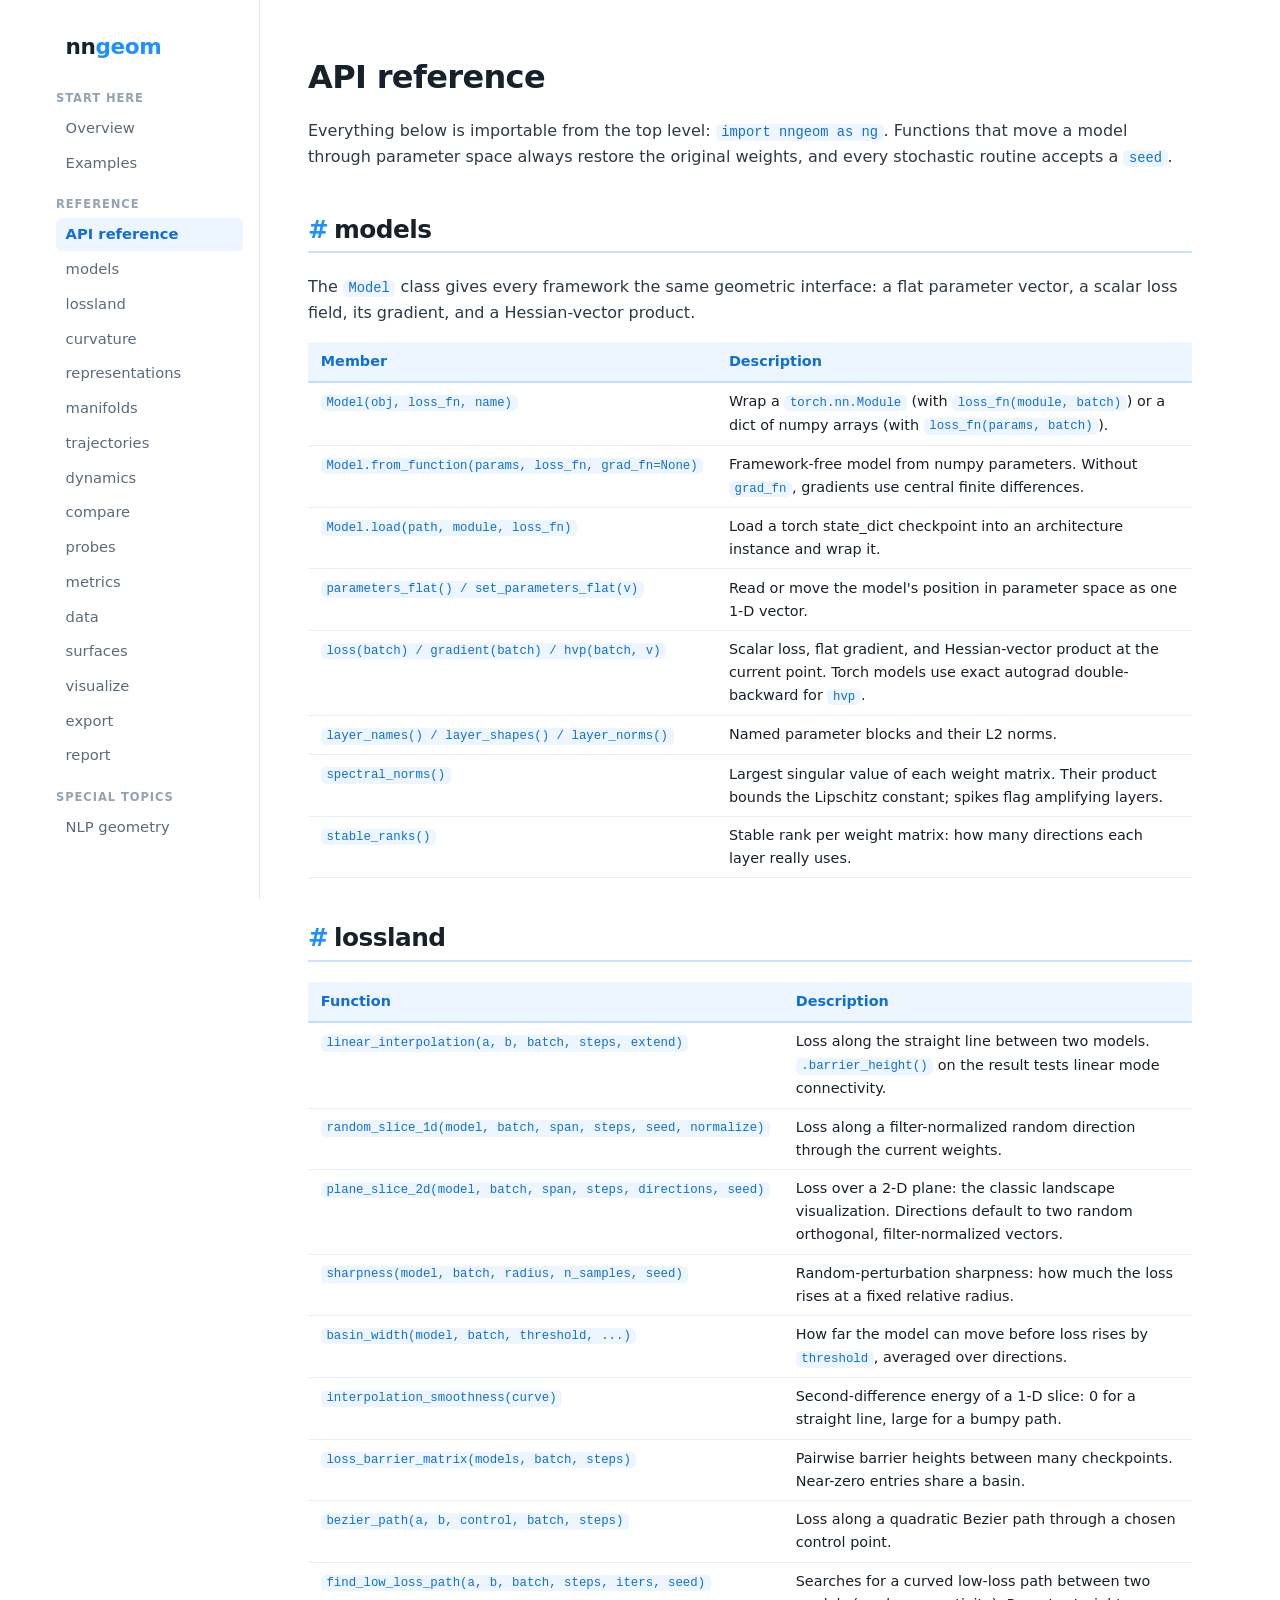
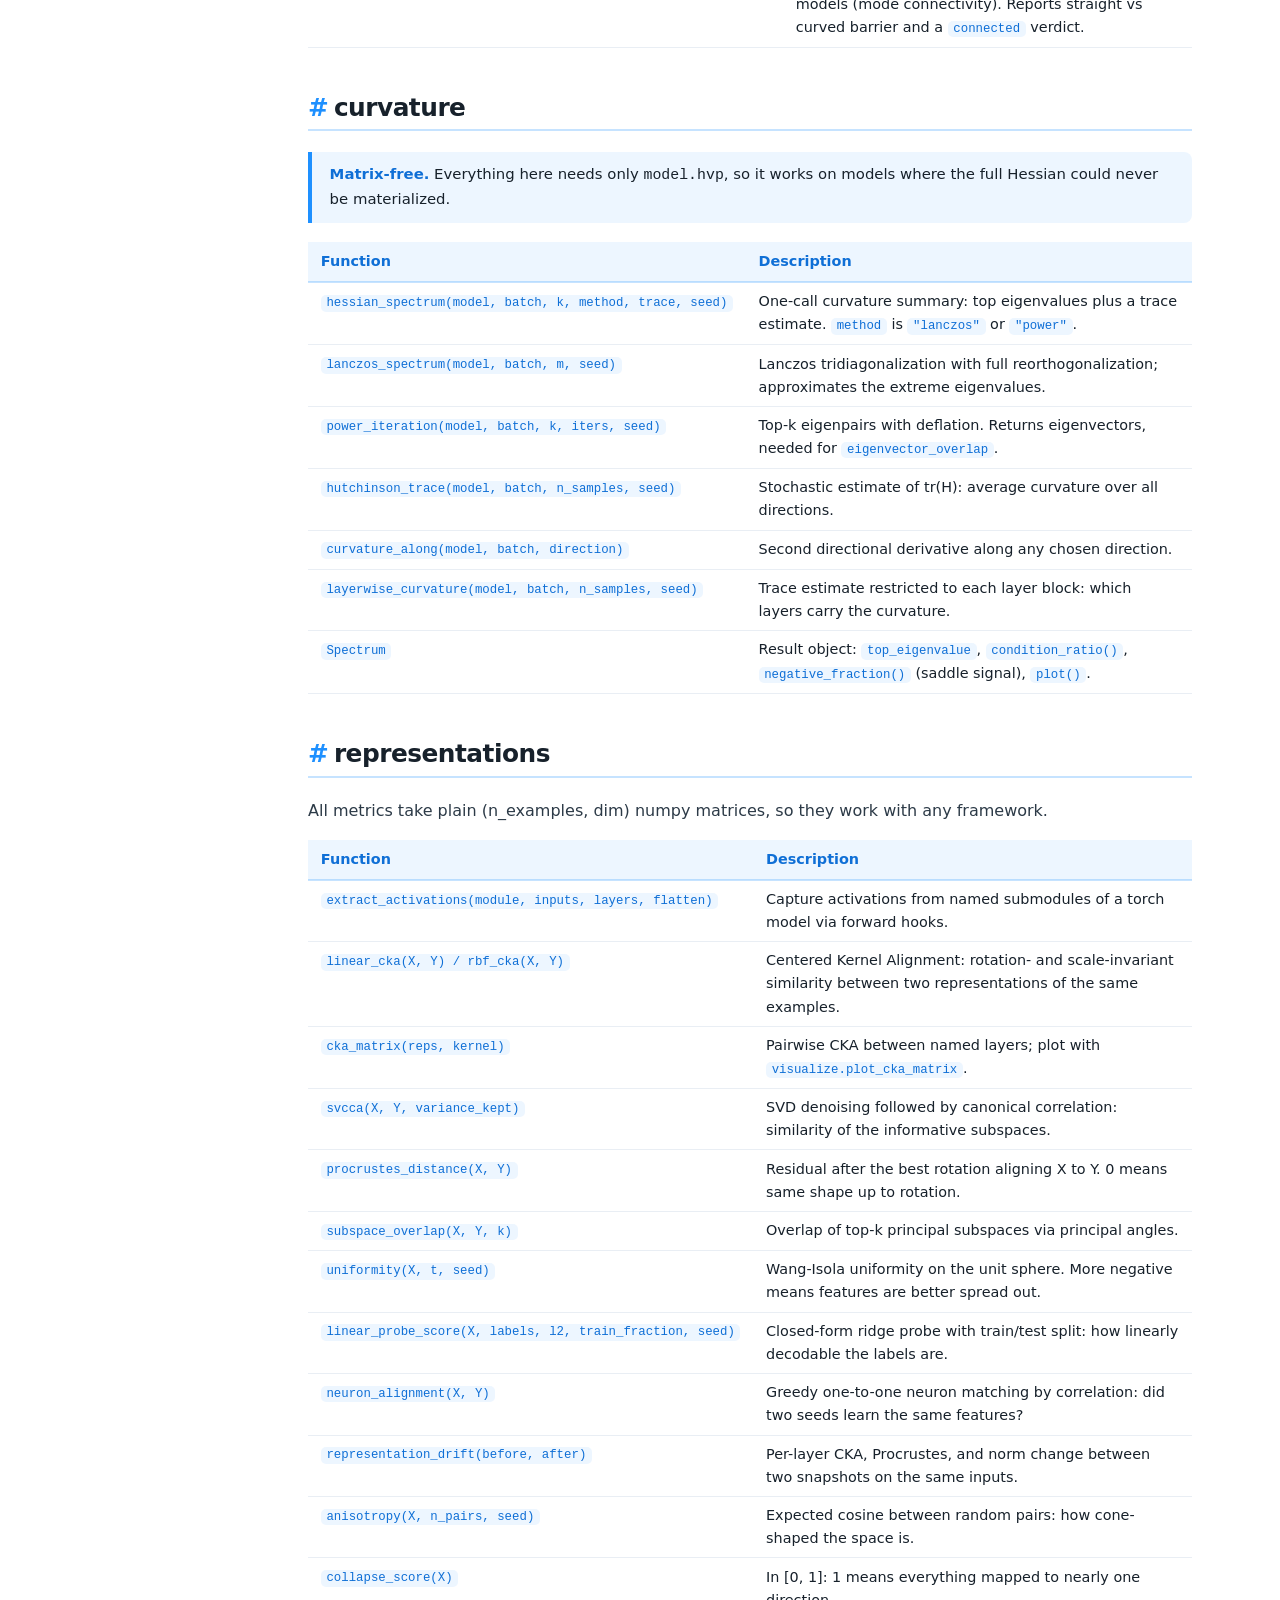
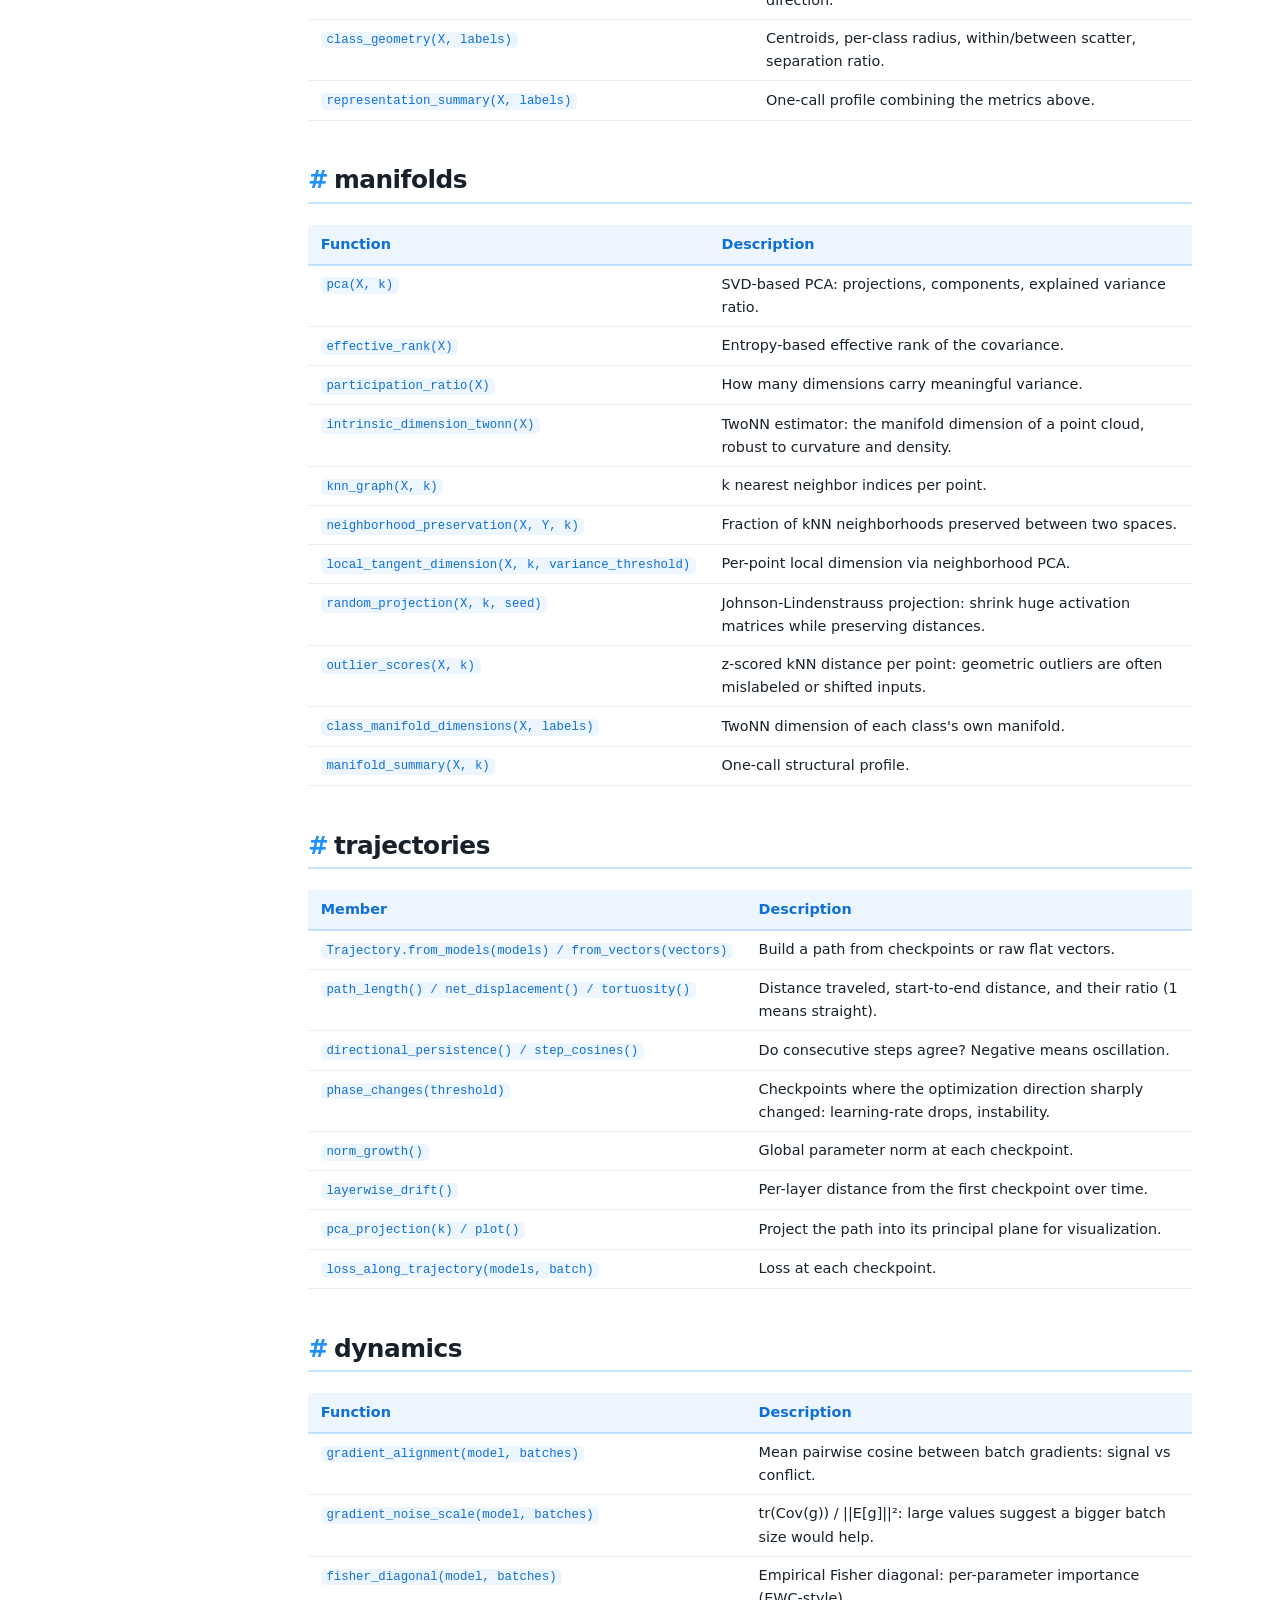
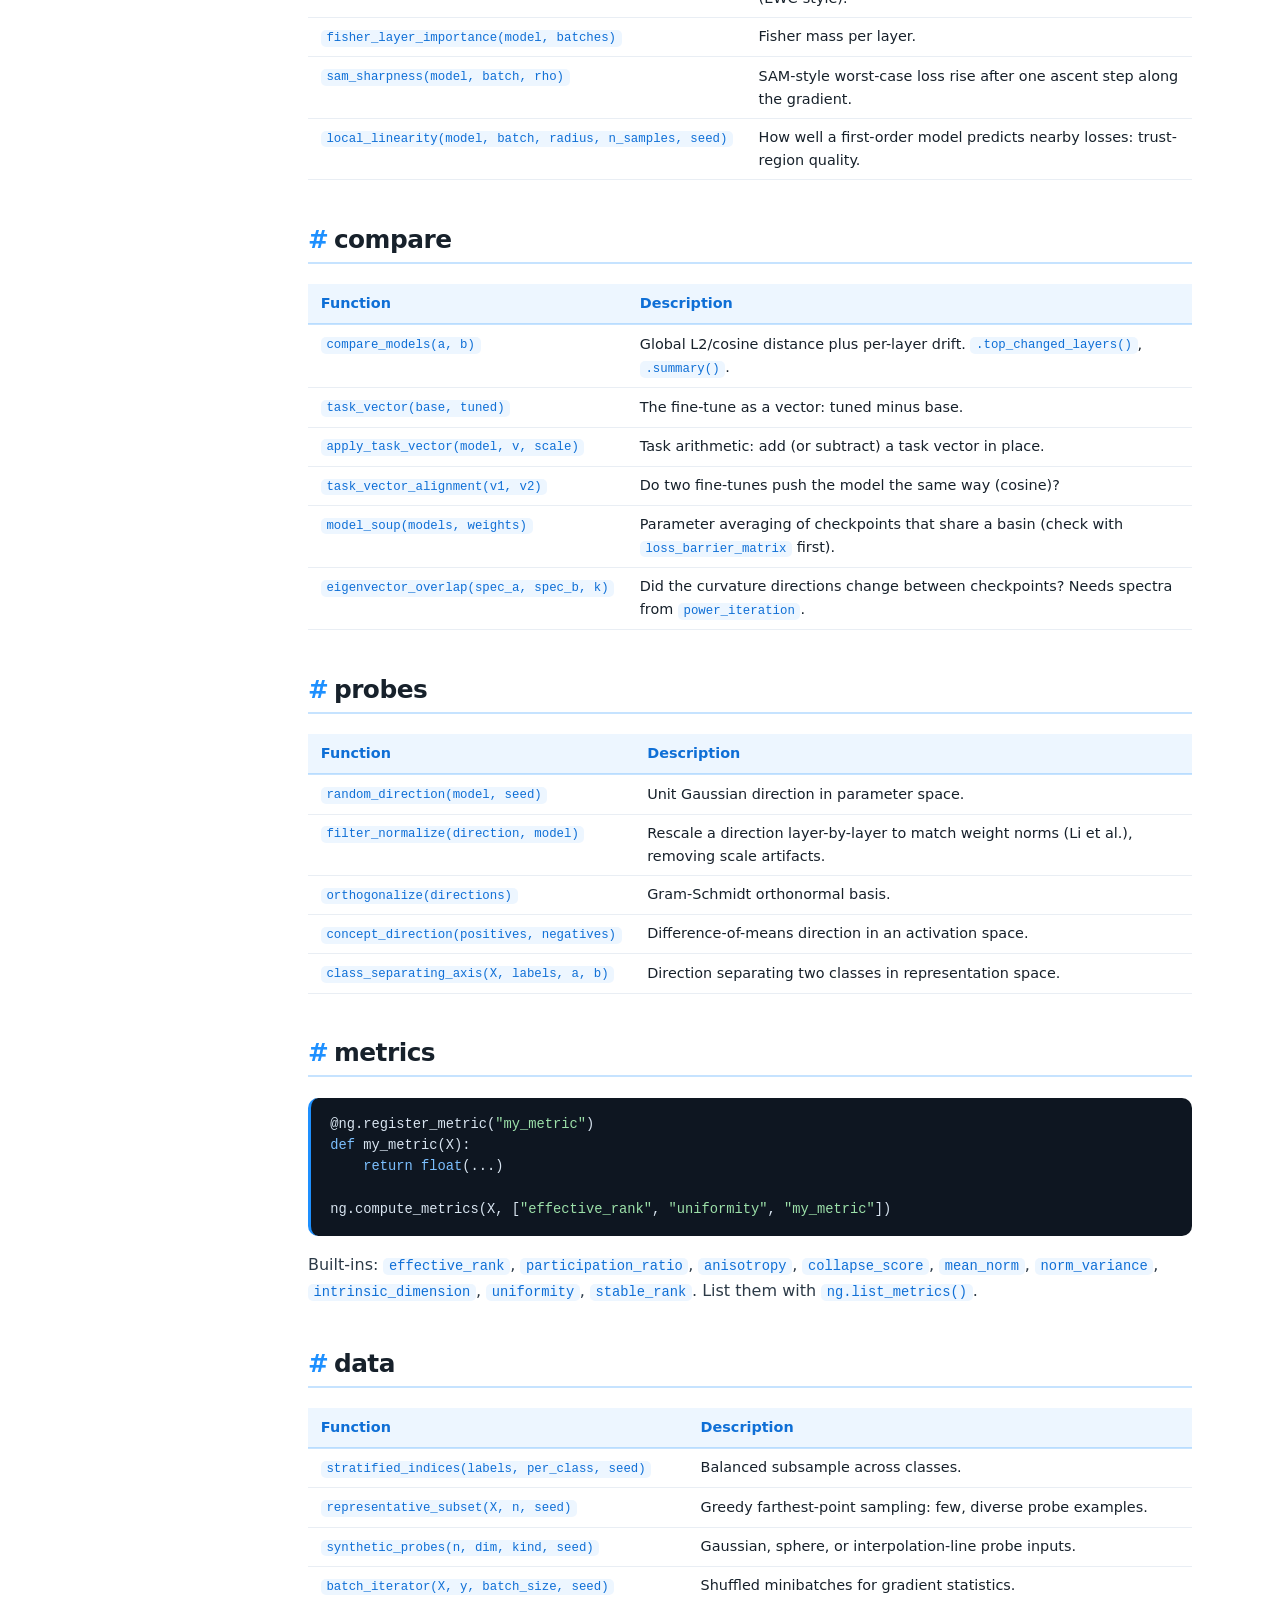
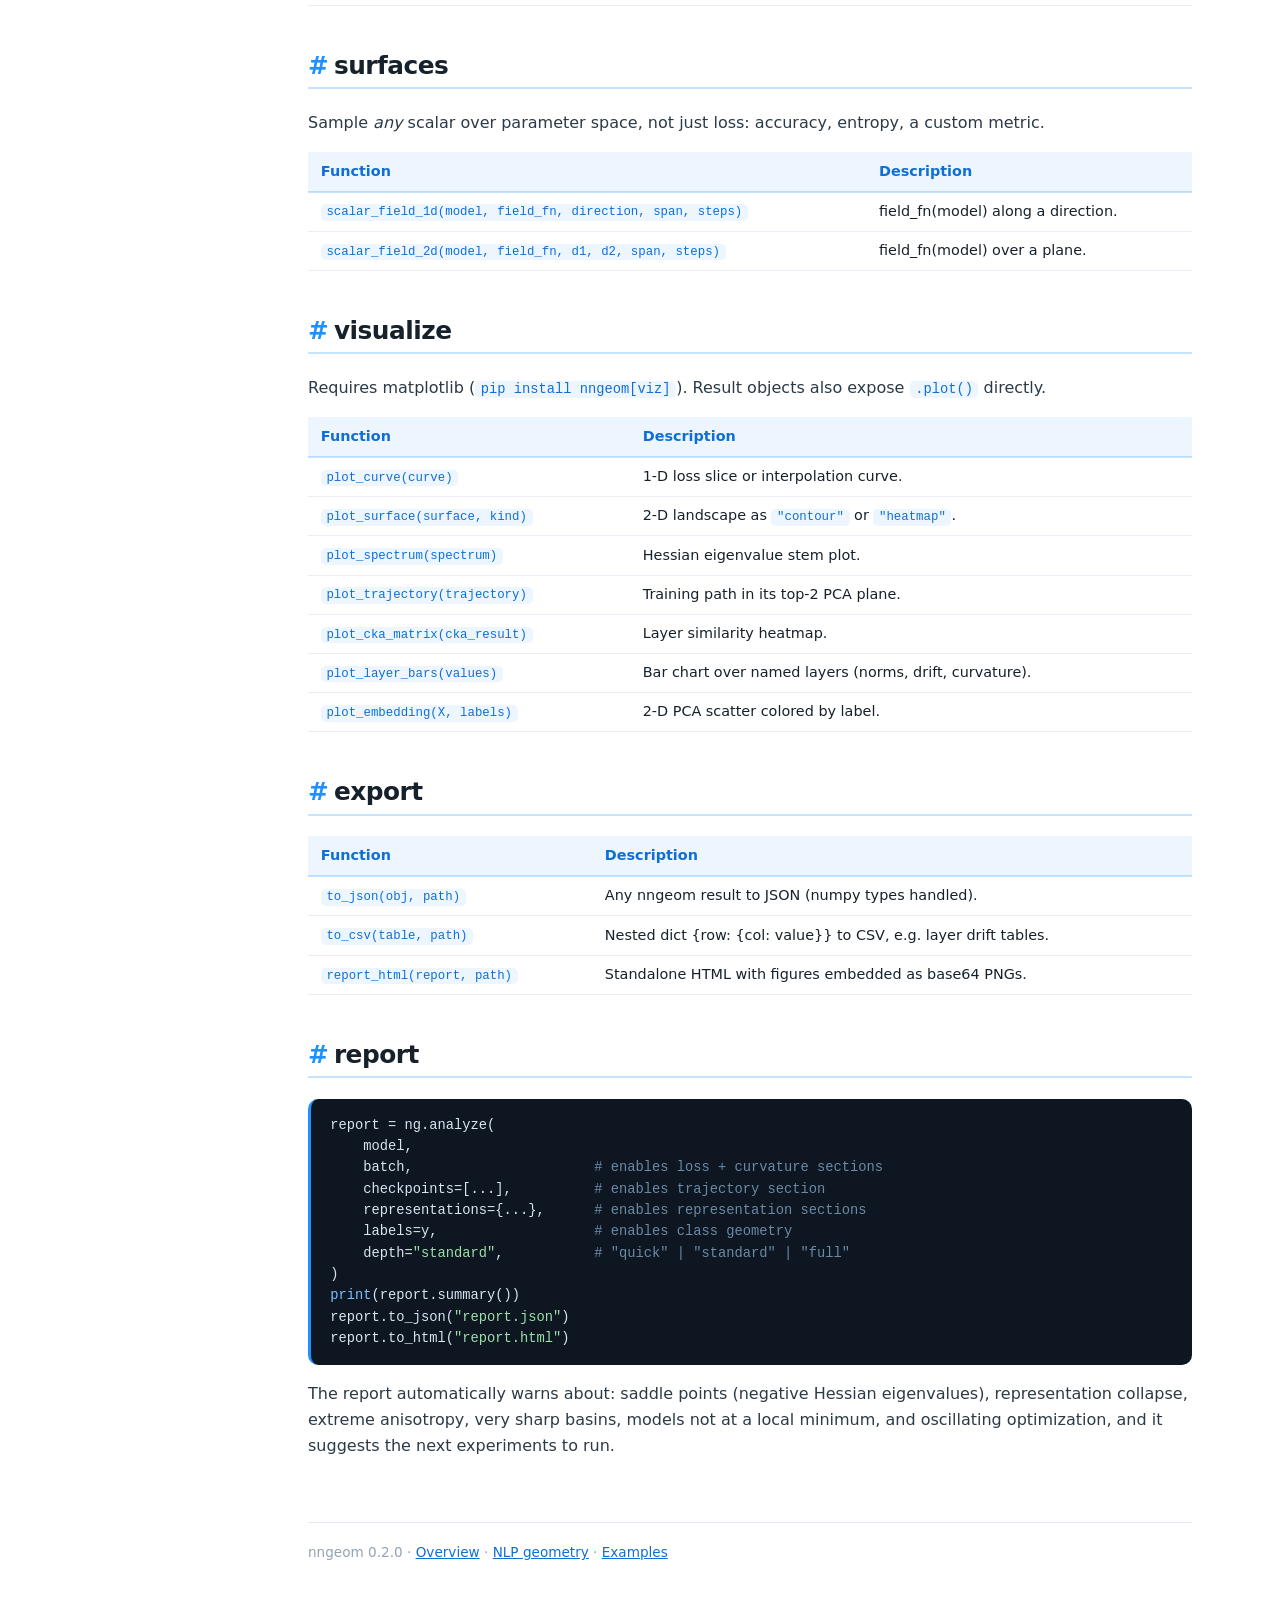
==== docs/api.html @ 73149bb1 "Initial commit: nngeom 0.2.0 Neural networks as geometric objects: loss landscapes, curvature, repre" ====
<!DOCTYPE html>
<html lang="en">
<head>
<meta charset="utf-8">
<meta name="viewport" content="width=device-width, initial-scale=1">
<title>nngeom API reference</title>
<link rel="stylesheet" href="style.css">
</head>
<body>
<div class="wrap">
<nav class="side">
  <a class="logo" href="index.html">nn<span>geom</span></a>
  <div class="group">Start here</div>
  <a href="index.html">Overview</a>
  <a href="examples.html">Examples</a>
  <div class="group">Reference</div>
  <a class="active" href="api.html">API reference</a>
  <a href="api.html#models">models</a>
  <a href="api.html#lossland">lossland</a>
  <a href="api.html#curvature">curvature</a>
  <a href="api.html#representations">representations</a>
  <a href="api.html#manifolds">manifolds</a>
  <a href="api.html#trajectories">trajectories</a>
  <a href="api.html#dynamics">dynamics</a>
  <a href="api.html#compare">compare</a>
  <a href="api.html#probes">probes</a>
  <a href="api.html#metrics">metrics</a>
  <a href="api.html#data">data</a>
  <a href="api.html#surfaces">surfaces</a>
  <a href="api.html#visualize">visualize</a>
  <a href="api.html#export">export</a>
  <a href="api.html#report">report</a>
  <div class="group">Special topics</div>
  <a href="nlp.html">NLP geometry</a>
</nav>
<main>

<h1>API reference</h1>
<p>Everything below is importable from the top level: <code>import nngeom as ng</code>.
Functions that move a model through parameter space always restore the original
weights, and every stochastic routine accepts a <code>seed</code>.</p>

<h2 id="models"><span class="hash">#</span>models</h2>
<p>The <code>Model</code> class gives every framework the same geometric interface:
a flat parameter vector, a scalar loss field, its gradient, and a Hessian-vector product.</p>
<table>
<tr><th>Member</th><th>Description</th></tr>
<tr><td><code>Model(obj, loss_fn, name)</code></td><td>Wrap a <code>torch.nn.Module</code> (with <code>loss_fn(module, batch)</code>) or a dict of numpy arrays (with <code>loss_fn(params, batch)</code>).</td></tr>
<tr><td><code>Model.from_function(params, loss_fn, grad_fn=None)</code></td><td>Framework-free model from numpy parameters. Without <code>grad_fn</code>, gradients use central finite differences.</td></tr>
<tr><td><code>Model.load(path, module, loss_fn)</code></td><td>Load a torch state_dict checkpoint into an architecture instance and wrap it.</td></tr>
<tr><td><code>parameters_flat() / set_parameters_flat(v)</code></td><td>Read or move the model's position in parameter space as one 1-D vector.</td></tr>
<tr><td><code>loss(batch) / gradient(batch) / hvp(batch, v)</code></td><td>Scalar loss, flat gradient, and Hessian-vector product at the current point. Torch models use exact autograd double-backward for <code>hvp</code>.</td></tr>
<tr><td><code>layer_names() / layer_shapes() / layer_norms()</code></td><td>Named parameter blocks and their L2 norms.</td></tr>
<tr><td><code>spectral_norms()</code></td><td>Largest singular value of each weight matrix. Their product bounds the Lipschitz constant; spikes flag amplifying layers.</td></tr>
<tr><td><code>stable_ranks()</code></td><td>Stable rank per weight matrix: how many directions each layer really uses.</td></tr>
</table>

<h2 id="lossland"><span class="hash">#</span>lossland</h2>
<table>
<tr><th>Function</th><th>Description</th></tr>
<tr><td><code>linear_interpolation(a, b, batch, steps, extend)</code></td><td>Loss along the straight line between two models. <code>.barrier_height()</code> on the result tests linear mode connectivity.</td></tr>
<tr><td><code>random_slice_1d(model, batch, span, steps, seed, normalize)</code></td><td>Loss along a filter-normalized random direction through the current weights.</td></tr>
<tr><td><code>plane_slice_2d(model, batch, span, steps, directions, seed)</code></td><td>Loss over a 2-D plane: the classic landscape visualization. Directions default to two random orthogonal, filter-normalized vectors.</td></tr>
<tr><td><code>sharpness(model, batch, radius, n_samples, seed)</code></td><td>Random-perturbation sharpness: how much the loss rises at a fixed relative radius.</td></tr>
<tr><td><code>basin_width(model, batch, threshold, ...)</code></td><td>How far the model can move before loss rises by <code>threshold</code>, averaged over directions.</td></tr>
<tr><td><code>interpolation_smoothness(curve)</code></td><td>Second-difference energy of a 1-D slice: 0 for a straight line, large for a bumpy path.</td></tr>
<tr><td><code>loss_barrier_matrix(models, batch, steps)</code></td><td>Pairwise barrier heights between many checkpoints. Near-zero entries share a basin.</td></tr>
<tr><td><code>bezier_path(a, b, control, batch, steps)</code></td><td>Loss along a quadratic Bezier path through a chosen control point.</td></tr>
<tr><td><code>find_low_loss_path(a, b, batch, steps, iters, seed)</code></td><td>Searches for a curved low-loss path between two models (mode connectivity). Reports straight vs curved barrier and a <code>connected</code> verdict.</td></tr>
</table>

<h2 id="curvature"><span class="hash">#</span>curvature</h2>
<div class="note"><b>Matrix-free.</b> Everything here needs only <code>model.hvp</code>,
so it works on models where the full Hessian could never be materialized.</div>
<table>
<tr><th>Function</th><th>Description</th></tr>
<tr><td><code>hessian_spectrum(model, batch, k, method, trace, seed)</code></td><td>One-call curvature summary: top eigenvalues plus a trace estimate. <code>method</code> is <code>"lanczos"</code> or <code>"power"</code>.</td></tr>
<tr><td><code>lanczos_spectrum(model, batch, m, seed)</code></td><td>Lanczos tridiagonalization with full reorthogonalization; approximates the extreme eigenvalues.</td></tr>
<tr><td><code>power_iteration(model, batch, k, iters, seed)</code></td><td>Top-k eigenpairs with deflation. Returns eigenvectors, needed for <code>eigenvector_overlap</code>.</td></tr>
<tr><td><code>hutchinson_trace(model, batch, n_samples, seed)</code></td><td>Stochastic estimate of tr(H): average curvature over all directions.</td></tr>
<tr><td><code>curvature_along(model, batch, direction)</code></td><td>Second directional derivative along any chosen direction.</td></tr>
<tr><td><code>layerwise_curvature(model, batch, n_samples, seed)</code></td><td>Trace estimate restricted to each layer block: which layers carry the curvature.</td></tr>
<tr><td><code>Spectrum</code></td><td>Result object: <code>top_eigenvalue</code>, <code>condition_ratio()</code>, <code>negative_fraction()</code> (saddle signal), <code>plot()</code>.</td></tr>
</table>

<h2 id="representations"><span class="hash">#</span>representations</h2>
<p>All metrics take plain (n_examples, dim) numpy matrices, so they work with any framework.</p>
<table>
<tr><th>Function</th><th>Description</th></tr>
<tr><td><code>extract_activations(module, inputs, layers, flatten)</code></td><td>Capture activations from named submodules of a torch model via forward hooks.</td></tr>
<tr><td><code>linear_cka(X, Y) / rbf_cka(X, Y)</code></td><td>Centered Kernel Alignment: rotation- and scale-invariant similarity between two representations of the same examples.</td></tr>
<tr><td><code>cka_matrix(reps, kernel)</code></td><td>Pairwise CKA between named layers; plot with <code>visualize.plot_cka_matrix</code>.</td></tr>
<tr><td><code>svcca(X, Y, variance_kept)</code></td><td>SVD denoising followed by canonical correlation: similarity of the informative subspaces.</td></tr>
<tr><td><code>procrustes_distance(X, Y)</code></td><td>Residual after the best rotation aligning X to Y. 0 means same shape up to rotation.</td></tr>
<tr><td><code>subspace_overlap(X, Y, k)</code></td><td>Overlap of top-k principal subspaces via principal angles.</td></tr>
<tr><td><code>uniformity(X, t, seed)</code></td><td>Wang-Isola uniformity on the unit sphere. More negative means features are better spread out.</td></tr>
<tr><td><code>linear_probe_score(X, labels, l2, train_fraction, seed)</code></td><td>Closed-form ridge probe with train/test split: how linearly decodable the labels are.</td></tr>
<tr><td><code>neuron_alignment(X, Y)</code></td><td>Greedy one-to-one neuron matching by correlation: did two seeds learn the same features?</td></tr>
<tr><td><code>representation_drift(before, after)</code></td><td>Per-layer CKA, Procrustes, and norm change between two snapshots on the same inputs.</td></tr>
<tr><td><code>anisotropy(X, n_pairs, seed)</code></td><td>Expected cosine between random pairs: how cone-shaped the space is.</td></tr>
<tr><td><code>collapse_score(X)</code></td><td>In [0, 1]: 1 means everything mapped to nearly one direction.</td></tr>
<tr><td><code>class_geometry(X, labels)</code></td><td>Centroids, per-class radius, within/between scatter, separation ratio.</td></tr>
<tr><td><code>representation_summary(X, labels)</code></td><td>One-call profile combining the metrics above.</td></tr>
</table>

<h2 id="manifolds"><span class="hash">#</span>manifolds</h2>
<table>
<tr><th>Function</th><th>Description</th></tr>
<tr><td><code>pca(X, k)</code></td><td>SVD-based PCA: projections, components, explained variance ratio.</td></tr>
<tr><td><code>effective_rank(X)</code></td><td>Entropy-based effective rank of the covariance.</td></tr>
<tr><td><code>participation_ratio(X)</code></td><td>How many dimensions carry meaningful variance.</td></tr>
<tr><td><code>intrinsic_dimension_twonn(X)</code></td><td>TwoNN estimator: the manifold dimension of a point cloud, robust to curvature and density.</td></tr>
<tr><td><code>knn_graph(X, k)</code></td><td>k nearest neighbor indices per point.</td></tr>
<tr><td><code>neighborhood_preservation(X, Y, k)</code></td><td>Fraction of kNN neighborhoods preserved between two spaces.</td></tr>
<tr><td><code>local_tangent_dimension(X, k, variance_threshold)</code></td><td>Per-point local dimension via neighborhood PCA.</td></tr>
<tr><td><code>random_projection(X, k, seed)</code></td><td>Johnson-Lindenstrauss projection: shrink huge activation matrices while preserving distances.</td></tr>
<tr><td><code>outlier_scores(X, k)</code></td><td>z-scored kNN distance per point: geometric outliers are often mislabeled or shifted inputs.</td></tr>
<tr><td><code>class_manifold_dimensions(X, labels)</code></td><td>TwoNN dimension of each class's own manifold.</td></tr>
<tr><td><code>manifold_summary(X, k)</code></td><td>One-call structural profile.</td></tr>
</table>

<h2 id="trajectories"><span class="hash">#</span>trajectories</h2>
<table>
<tr><th>Member</th><th>Description</th></tr>
<tr><td><code>Trajectory.from_models(models) / from_vectors(vectors)</code></td><td>Build a path from checkpoints or raw flat vectors.</td></tr>
<tr><td><code>path_length() / net_displacement() / tortuosity()</code></td><td>Distance traveled, start-to-end distance, and their ratio (1 means straight).</td></tr>
<tr><td><code>directional_persistence() / step_cosines()</code></td><td>Do consecutive steps agree? Negative means oscillation.</td></tr>
<tr><td><code>phase_changes(threshold)</code></td><td>Checkpoints where the optimization direction sharply changed: learning-rate drops, instability.</td></tr>
<tr><td><code>norm_growth()</code></td><td>Global parameter norm at each checkpoint.</td></tr>
<tr><td><code>layerwise_drift()</code></td><td>Per-layer distance from the first checkpoint over time.</td></tr>
<tr><td><code>pca_projection(k) / plot()</code></td><td>Project the path into its principal plane for visualization.</td></tr>
<tr><td><code>loss_along_trajectory(models, batch)</code></td><td>Loss at each checkpoint.</td></tr>
</table>

<h2 id="dynamics"><span class="hash">#</span>dynamics</h2>
<table>
<tr><th>Function</th><th>Description</th></tr>
<tr><td><code>gradient_alignment(model, batches)</code></td><td>Mean pairwise cosine between batch gradients: signal vs conflict.</td></tr>
<tr><td><code>gradient_noise_scale(model, batches)</code></td><td>tr(Cov(g)) / ||E[g]||&sup2;: large values suggest a bigger batch size would help.</td></tr>
<tr><td><code>fisher_diagonal(model, batches)</code></td><td>Empirical Fisher diagonal: per-parameter importance (EWC-style).</td></tr>
<tr><td><code>fisher_layer_importance(model, batches)</code></td><td>Fisher mass per layer.</td></tr>
<tr><td><code>sam_sharpness(model, batch, rho)</code></td><td>SAM-style worst-case loss rise after one ascent step along the gradient.</td></tr>
<tr><td><code>local_linearity(model, batch, radius, n_samples, seed)</code></td><td>How well a first-order model predicts nearby losses: trust-region quality.</td></tr>
</table>

<h2 id="compare"><span class="hash">#</span>compare</h2>
<table>
<tr><th>Function</th><th>Description</th></tr>
<tr><td><code>compare_models(a, b)</code></td><td>Global L2/cosine distance plus per-layer drift. <code>.top_changed_layers()</code>, <code>.summary()</code>.</td></tr>
<tr><td><code>task_vector(base, tuned)</code></td><td>The fine-tune as a vector: tuned minus base.</td></tr>
<tr><td><code>apply_task_vector(model, v, scale)</code></td><td>Task arithmetic: add (or subtract) a task vector in place.</td></tr>
<tr><td><code>task_vector_alignment(v1, v2)</code></td><td>Do two fine-tunes push the model the same way (cosine)?</td></tr>
<tr><td><code>model_soup(models, weights)</code></td><td>Parameter averaging of checkpoints that share a basin (check with <code>loss_barrier_matrix</code> first).</td></tr>
<tr><td><code>eigenvector_overlap(spec_a, spec_b, k)</code></td><td>Did the curvature directions change between checkpoints? Needs spectra from <code>power_iteration</code>.</td></tr>
</table>

<h2 id="probes"><span class="hash">#</span>probes</h2>
<table>
<tr><th>Function</th><th>Description</th></tr>
<tr><td><code>random_direction(model, seed)</code></td><td>Unit Gaussian direction in parameter space.</td></tr>
<tr><td><code>filter_normalize(direction, model)</code></td><td>Rescale a direction layer-by-layer to match weight norms (Li et al.), removing scale artifacts.</td></tr>
<tr><td><code>orthogonalize(directions)</code></td><td>Gram-Schmidt orthonormal basis.</td></tr>
<tr><td><code>concept_direction(positives, negatives)</code></td><td>Difference-of-means direction in an activation space.</td></tr>
<tr><td><code>class_separating_axis(X, labels, a, b)</code></td><td>Direction separating two classes in representation space.</td></tr>
</table>

<h2 id="metrics"><span class="hash">#</span>metrics</h2>
<pre><code>@ng.register_metric(<span class="s">"my_metric"</span>)
<span class="k">def</span> my_metric(X):
    <span class="k">return</span> <span class="k">float</span>(...)

ng.compute_metrics(X, [<span class="s">"effective_rank"</span>, <span class="s">"uniformity"</span>, <span class="s">"my_metric"</span>])</code></pre>
<p>Built-ins: <code>effective_rank</code>, <code>participation_ratio</code>, <code>anisotropy</code>,
<code>collapse_score</code>, <code>mean_norm</code>, <code>norm_variance</code>,
<code>intrinsic_dimension</code>, <code>uniformity</code>, <code>stable_rank</code>.
List them with <code>ng.list_metrics()</code>.</p>

<h2 id="data"><span class="hash">#</span>data</h2>
<table>
<tr><th>Function</th><th>Description</th></tr>
<tr><td><code>stratified_indices(labels, per_class, seed)</code></td><td>Balanced subsample across classes.</td></tr>
<tr><td><code>representative_subset(X, n, seed)</code></td><td>Greedy farthest-point sampling: few, diverse probe examples.</td></tr>
<tr><td><code>synthetic_probes(n, dim, kind, seed)</code></td><td>Gaussian, sphere, or interpolation-line probe inputs.</td></tr>
<tr><td><code>batch_iterator(X, y, batch_size, seed)</code></td><td>Shuffled minibatches for gradient statistics.</td></tr>
</table>

<h2 id="surfaces"><span class="hash">#</span>surfaces</h2>
<p>Sample <em>any</em> scalar over parameter space, not just loss: accuracy, entropy, a custom metric.</p>
<table>
<tr><th>Function</th><th>Description</th></tr>
<tr><td><code>scalar_field_1d(model, field_fn, direction, span, steps)</code></td><td>field_fn(model) along a direction.</td></tr>
<tr><td><code>scalar_field_2d(model, field_fn, d1, d2, span, steps)</code></td><td>field_fn(model) over a plane.</td></tr>
</table>

<h2 id="visualize"><span class="hash">#</span>visualize</h2>
<p>Requires matplotlib (<code>pip install nngeom[viz]</code>). Result objects also expose <code>.plot()</code> directly.</p>
<table>
<tr><th>Function</th><th>Description</th></tr>
<tr><td><code>plot_curve(curve)</code></td><td>1-D loss slice or interpolation curve.</td></tr>
<tr><td><code>plot_surface(surface, kind)</code></td><td>2-D landscape as <code>"contour"</code> or <code>"heatmap"</code>.</td></tr>
<tr><td><code>plot_spectrum(spectrum)</code></td><td>Hessian eigenvalue stem plot.</td></tr>
<tr><td><code>plot_trajectory(trajectory)</code></td><td>Training path in its top-2 PCA plane.</td></tr>
<tr><td><code>plot_cka_matrix(cka_result)</code></td><td>Layer similarity heatmap.</td></tr>
<tr><td><code>plot_layer_bars(values)</code></td><td>Bar chart over named layers (norms, drift, curvature).</td></tr>
<tr><td><code>plot_embedding(X, labels)</code></td><td>2-D PCA scatter colored by label.</td></tr>
</table>

<h2 id="export"><span class="hash">#</span>export</h2>
<table>
<tr><th>Function</th><th>Description</th></tr>
<tr><td><code>to_json(obj, path)</code></td><td>Any nngeom result to JSON (numpy types handled).</td></tr>
<tr><td><code>to_csv(table, path)</code></td><td>Nested dict {row: {col: value}} to CSV, e.g. layer drift tables.</td></tr>
<tr><td><code>report_html(report, path)</code></td><td>Standalone HTML with figures embedded as base64 PNGs.</td></tr>
</table>

<h2 id="report"><span class="hash">#</span>report</h2>
<pre><code>report = ng.analyze(
    model,
    batch,                      <span class="c"># enables loss + curvature sections</span>
    checkpoints=[...],          <span class="c"># enables trajectory section</span>
    representations={...},      <span class="c"># enables representation sections</span>
    labels=y,                   <span class="c"># enables class geometry</span>
    depth=<span class="s">"standard"</span>,           <span class="c"># "quick" | "standard" | "full"</span>
)
<span class="k">print</span>(report.summary())
report.to_json(<span class="s">"report.json"</span>)
report.to_html(<span class="s">"report.html"</span>)</code></pre>
<p>The report automatically warns about: saddle points (negative Hessian eigenvalues),
representation collapse, extreme anisotropy, very sharp basins, models not at a local
minimum, and oscillating optimization, and it suggests the next experiments to run.</p>

<footer>nngeom 0.2.0 &middot; <a href="index.html">Overview</a> &middot; <a href="nlp.html">NLP geometry</a> &middot; <a href="examples.html">Examples</a></footer>
</main>
</div>
</body>
</html>
---- docs/style.css ----
:root {
  --accent: #1e90ff;
  --accent-dark: #0f6fd6;
  --accent-soft: rgba(30, 144, 255, 0.08);
  --accent-border: rgba(30, 144, 255, 0.25);
  --ink: #17212b;
  --muted: #5a6b7b;
  --bg: #ffffff;
  --panel: #f6f9fc;
  --code-bg: #0e1621;
  --code-ink: #d8e4f0;
  --radius: 12px;
}

* { box-sizing: border-box; }

body {
  margin: 0;
  font-family: "Segoe UI", system-ui, -apple-system, sans-serif;
  color: var(--ink);
  background: var(--bg);
  line-height: 1.6;
}

/* ---------- layout ---------- */
.wrap { display: flex; max-width: 1200px; margin: 0 auto; }

nav.side {
  position: sticky; top: 0; align-self: flex-start;
  min-width: 220px; max-width: 220px;
  height: 100vh; overflow-y: auto;
  padding: 1.5rem 1rem;
  border-right: 1px solid #e3eaf1;
}
nav.side .logo {
  font-size: 1.35rem; font-weight: 800; letter-spacing: -0.02em;
  color: var(--ink); text-decoration: none; display: block; margin-bottom: 1.2rem;
}
nav.side .logo span { color: var(--accent); }
nav.side a { display: block; padding: 0.3rem 0.6rem; margin: 0.1rem 0; border-radius: 6px;
  color: var(--muted); text-decoration: none; font-size: 0.92rem; }
nav.side a:hover { background: var(--accent-soft); color: var(--accent-dark); }
nav.side a.active { background: var(--accent-soft); color: var(--accent-dark); font-weight: 600; }
nav.side .group { margin: 1rem 0 0.25rem; font-size: 0.72rem; font-weight: 700;
  text-transform: uppercase; letter-spacing: 0.08em; color: #93a3b3; }

main { flex: 1; padding: 2.2rem 3rem 5rem; min-width: 0; }

/* ---------- hero ---------- */
.hero {
  border-radius: var(--radius);
  padding: 3rem 2.5rem;
  background: linear-gradient(135deg, #0e1621 0%, #14304d 60%, #1e90ff 140%);
  color: #fff;
  margin-bottom: 2.5rem;
}
.hero h1 { font-size: 2.6rem; margin: 0 0 0.4rem; letter-spacing: -0.03em; }
.hero h1 span { color: #7cc0ff; }
.hero p { font-size: 1.15rem; color: #c8d9ea; max-width: 46rem; margin: 0.4rem 0 1.4rem; }
.hero .actions a {
  display: inline-block; padding: 0.6rem 1.3rem; border-radius: 8px;
  text-decoration: none; font-weight: 600; margin-right: 0.7rem;
}
.hero .actions .primary { background: var(--accent); color: #fff; }
.hero .actions .primary:hover { background: #3f9fff; }
.hero .actions .ghost { border: 1px solid rgba(255,255,255,0.35); color: #eaf3fb; }
.hero .actions .ghost:hover { border-color: #7cc0ff; }

/* ---------- typography ---------- */
h1, h2, h3 { letter-spacing: -0.02em; line-height: 1.25; }
h2 {
  font-size: 1.55rem; margin-top: 2.8rem;
  padding-bottom: 0.35rem; border-bottom: 2px solid var(--accent-border);
}
h2 .hash, h3 .hash { color: var(--accent); margin-right: 0.35rem; }
h3 { font-size: 1.15rem; margin-top: 1.8rem; color: var(--ink); }
p, li { color: #2c3a47; }
a { color: var(--accent-dark); }
strong { color: var(--ink); }

/* ---------- cards ---------- */
.grid { display: grid; grid-template-columns: repeat(auto-fill, minmax(250px, 1fr)); gap: 1rem; margin: 1.4rem 0; }
.card {
  background: var(--panel); border: 1px solid #e3eaf1; border-radius: var(--radius);
  padding: 1.1rem 1.2rem; transition: border-color 0.15s, transform 0.15s;
}
.card:hover { border-color: var(--accent); transform: translateY(-2px); }
.card h3 { margin: 0 0 0.3rem; font-size: 1.02rem; }
.card h3 a { text-decoration: none; }
.card p { margin: 0; font-size: 0.88rem; color: var(--muted); }
.card .tag {
  display: inline-block; font-size: 0.68rem; font-weight: 700; letter-spacing: 0.06em;
  text-transform: uppercase; color: var(--accent-dark);
  background: var(--accent-soft); border-radius: 5px; padding: 0.1rem 0.5rem; margin-bottom: 0.5rem;
}

/* ---------- code ---------- */
pre {
  background: var(--code-bg); color: var(--code-ink);
  border-radius: 10px; padding: 1rem 1.2rem; overflow-x: auto;
  font-size: 0.86rem; line-height: 1.55;
  border-left: 3px solid var(--accent);
}
code { font-family: "Cascadia Code", Consolas, monospace; }
p code, li code, td code {
  background: var(--accent-soft); color: var(--accent-dark);
  padding: 0.08rem 0.35rem; border-radius: 5px; font-size: 0.86em;
}
pre .c { color: #6b8aa6; }  /* comment */
pre .k { color: #7cc0ff; }  /* keyword */
pre .s { color: #9ce0a9; }  /* string */

/* ---------- tables ---------- */
table { border-collapse: collapse; width: 100%; margin: 1rem 0; font-size: 0.9rem; }
th {
  text-align: left; background: var(--accent-soft); color: var(--accent-dark);
  padding: 0.5rem 0.8rem; border-bottom: 2px solid var(--accent-border);
}
td { padding: 0.45rem 0.8rem; border-bottom: 1px solid #e9eef4; vertical-align: top; }
tr:hover td { background: #fafcff; }
td:first-child code { white-space: nowrap; }

/* ---------- callouts ---------- */
.note {
  background: var(--accent-soft); border-left: 4px solid var(--accent);
  border-radius: 0 8px 8px 0; padding: 0.7rem 1.1rem; margin: 1.2rem 0; font-size: 0.93rem;
}
.note b { color: var(--accent-dark); }

.pill-row { margin: 1rem 0; }
.pill {
  display: inline-block; background: var(--panel); border: 1px solid #e3eaf1;
  border-radius: 999px; padding: 0.25rem 0.9rem; margin: 0.15rem; font-size: 0.82rem; color: var(--muted);
}
.pill b { color: var(--accent-dark); }

footer {
  margin-top: 4rem; padding-top: 1.2rem; border-top: 1px solid #e3eaf1;
  color: #93a3b3; font-size: 0.85rem;
}
footer a { color: var(--accent-dark); }

@media (max-width: 800px) {
  .wrap { flex-direction: column; }
  nav.side { position: static; height: auto; max-width: none; border-right: none; border-bottom: 1px solid #e3eaf1; }
  main { padding: 1.4rem 1.2rem 4rem; }
  .hero { padding: 2rem 1.4rem; }
  .hero h1 { font-size: 2rem; }
}
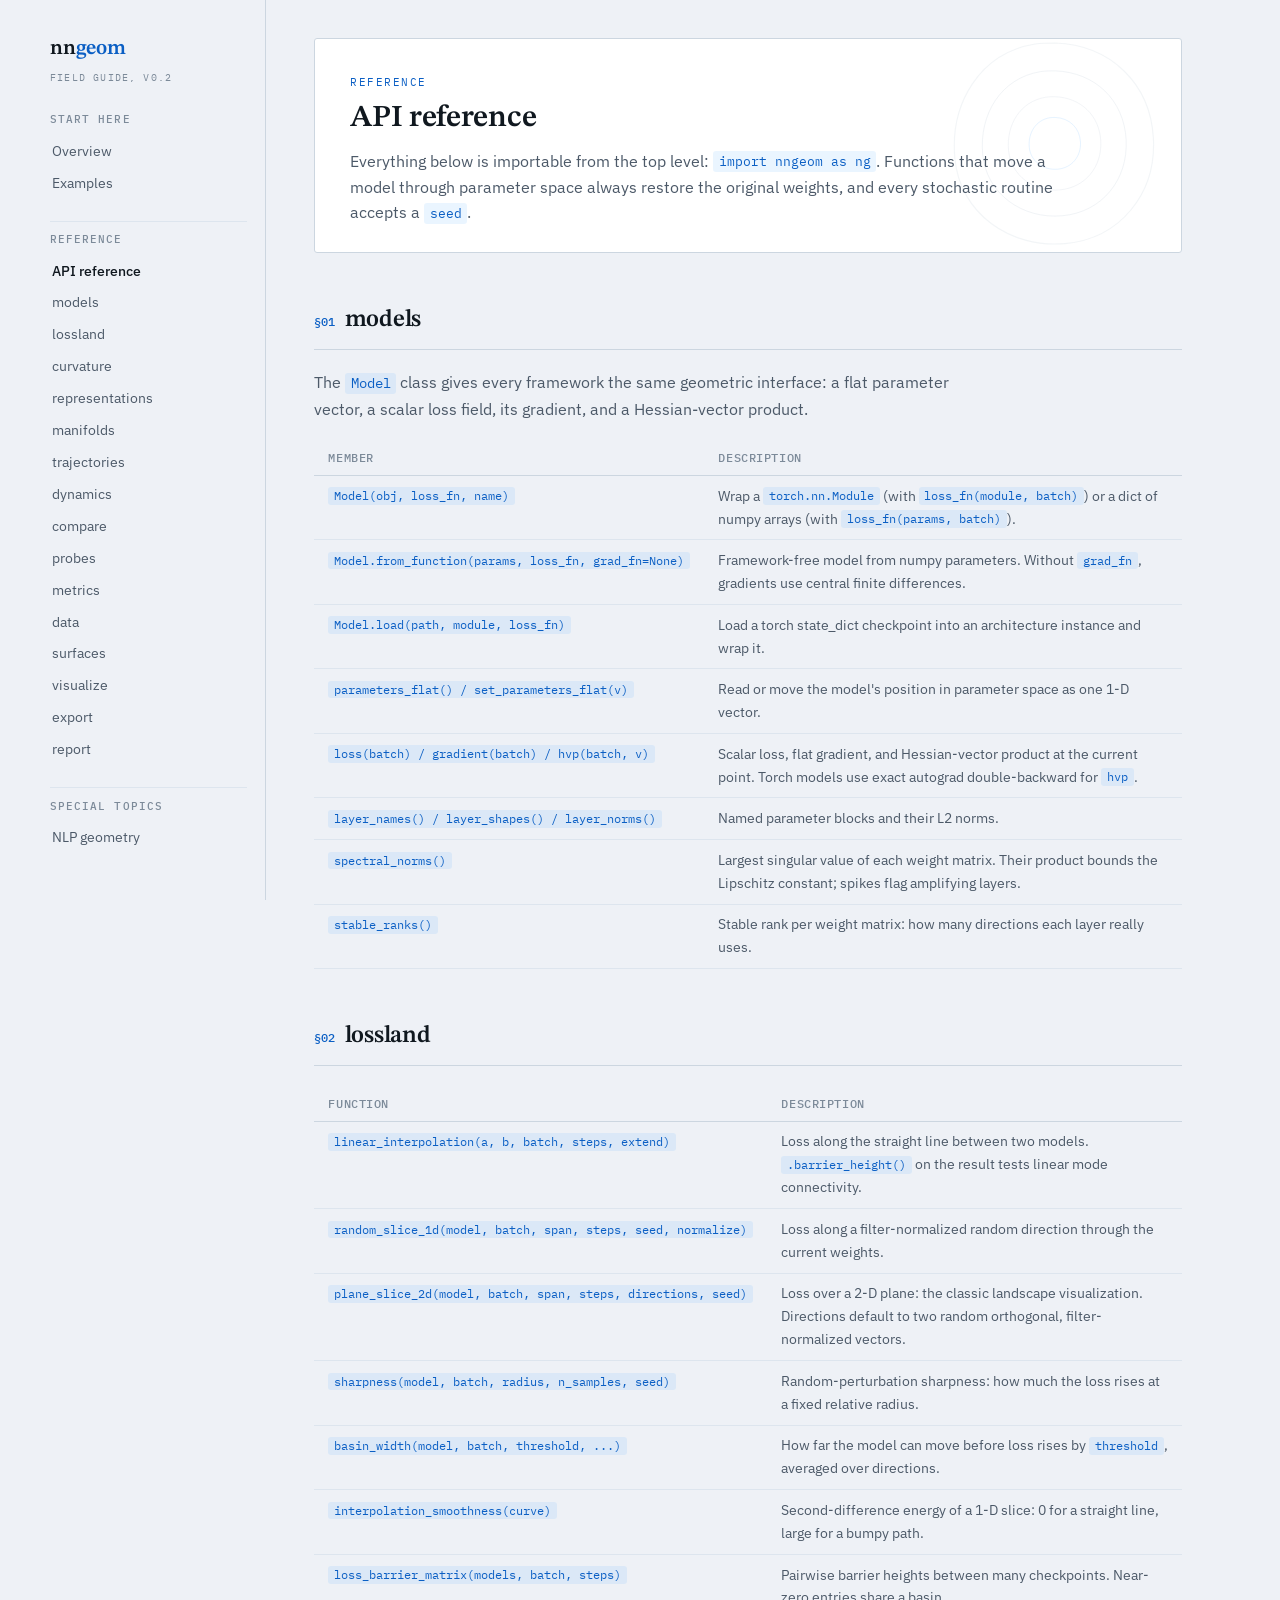
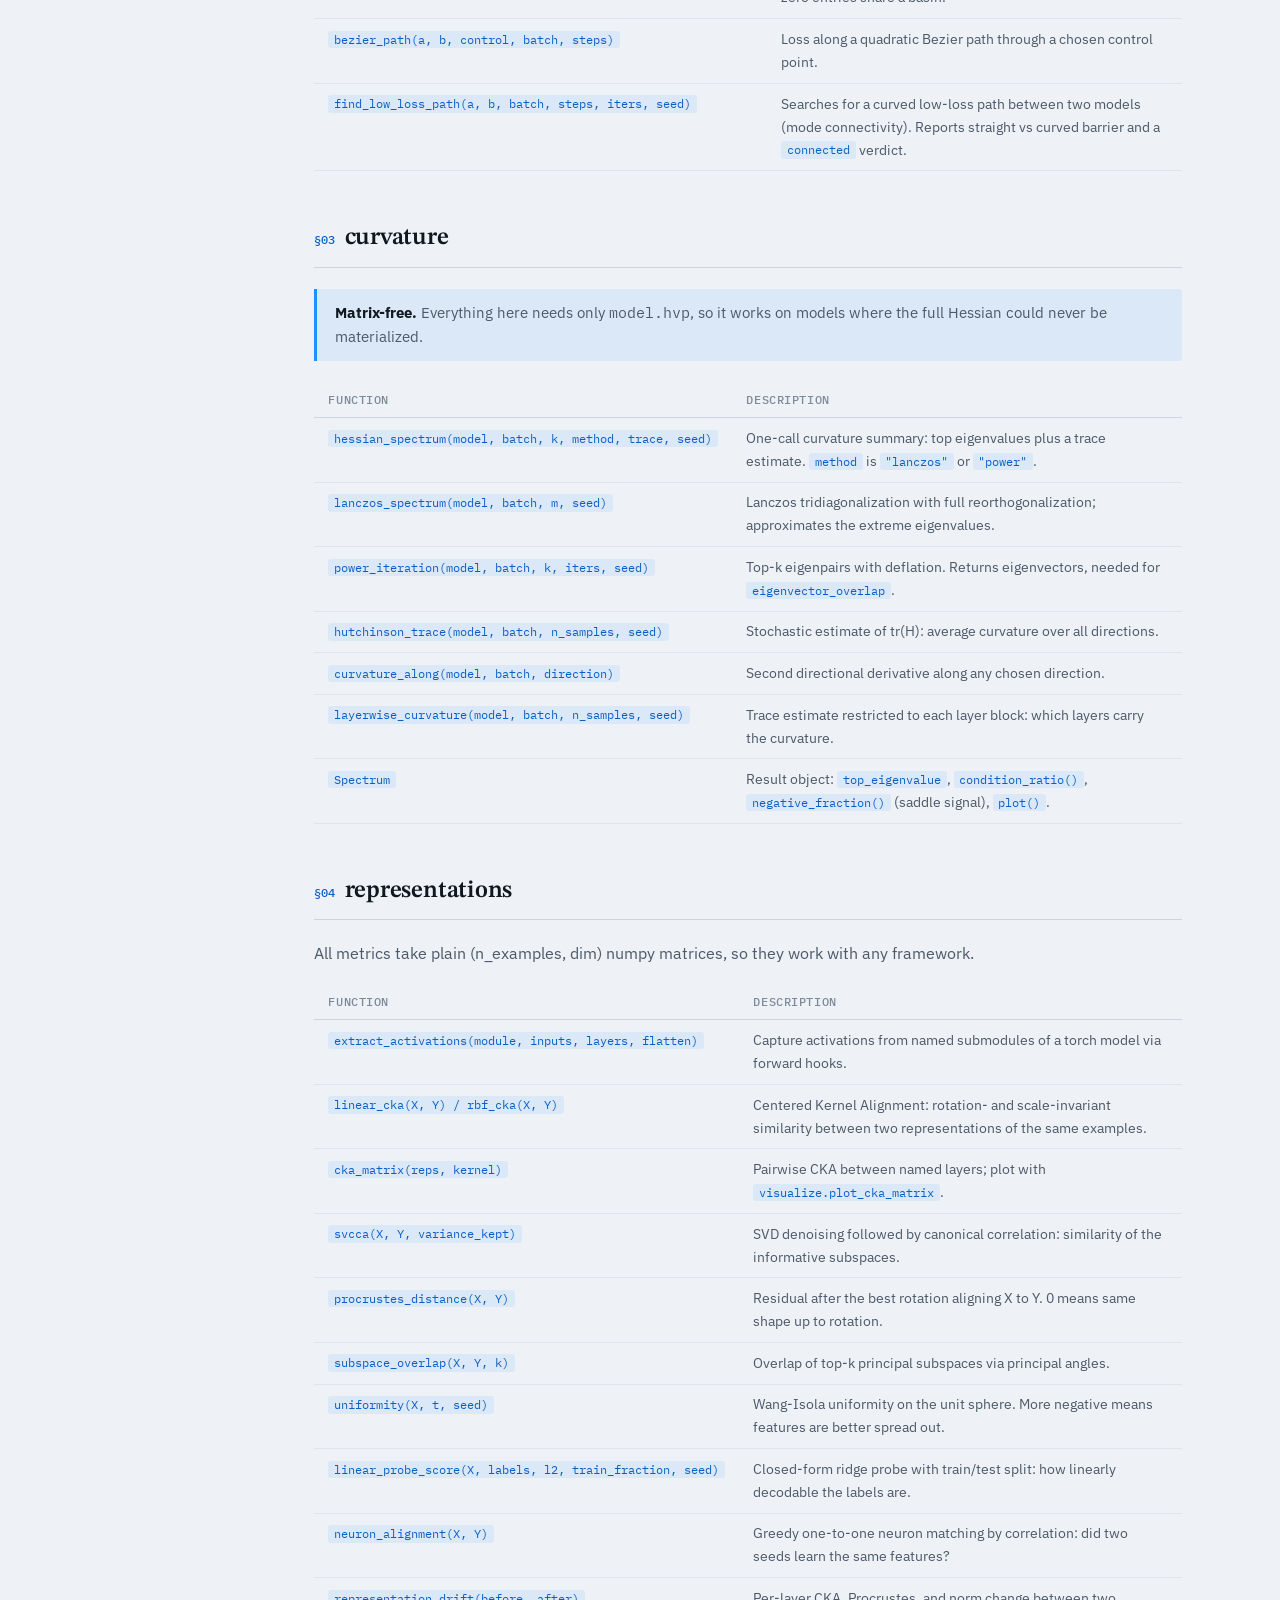
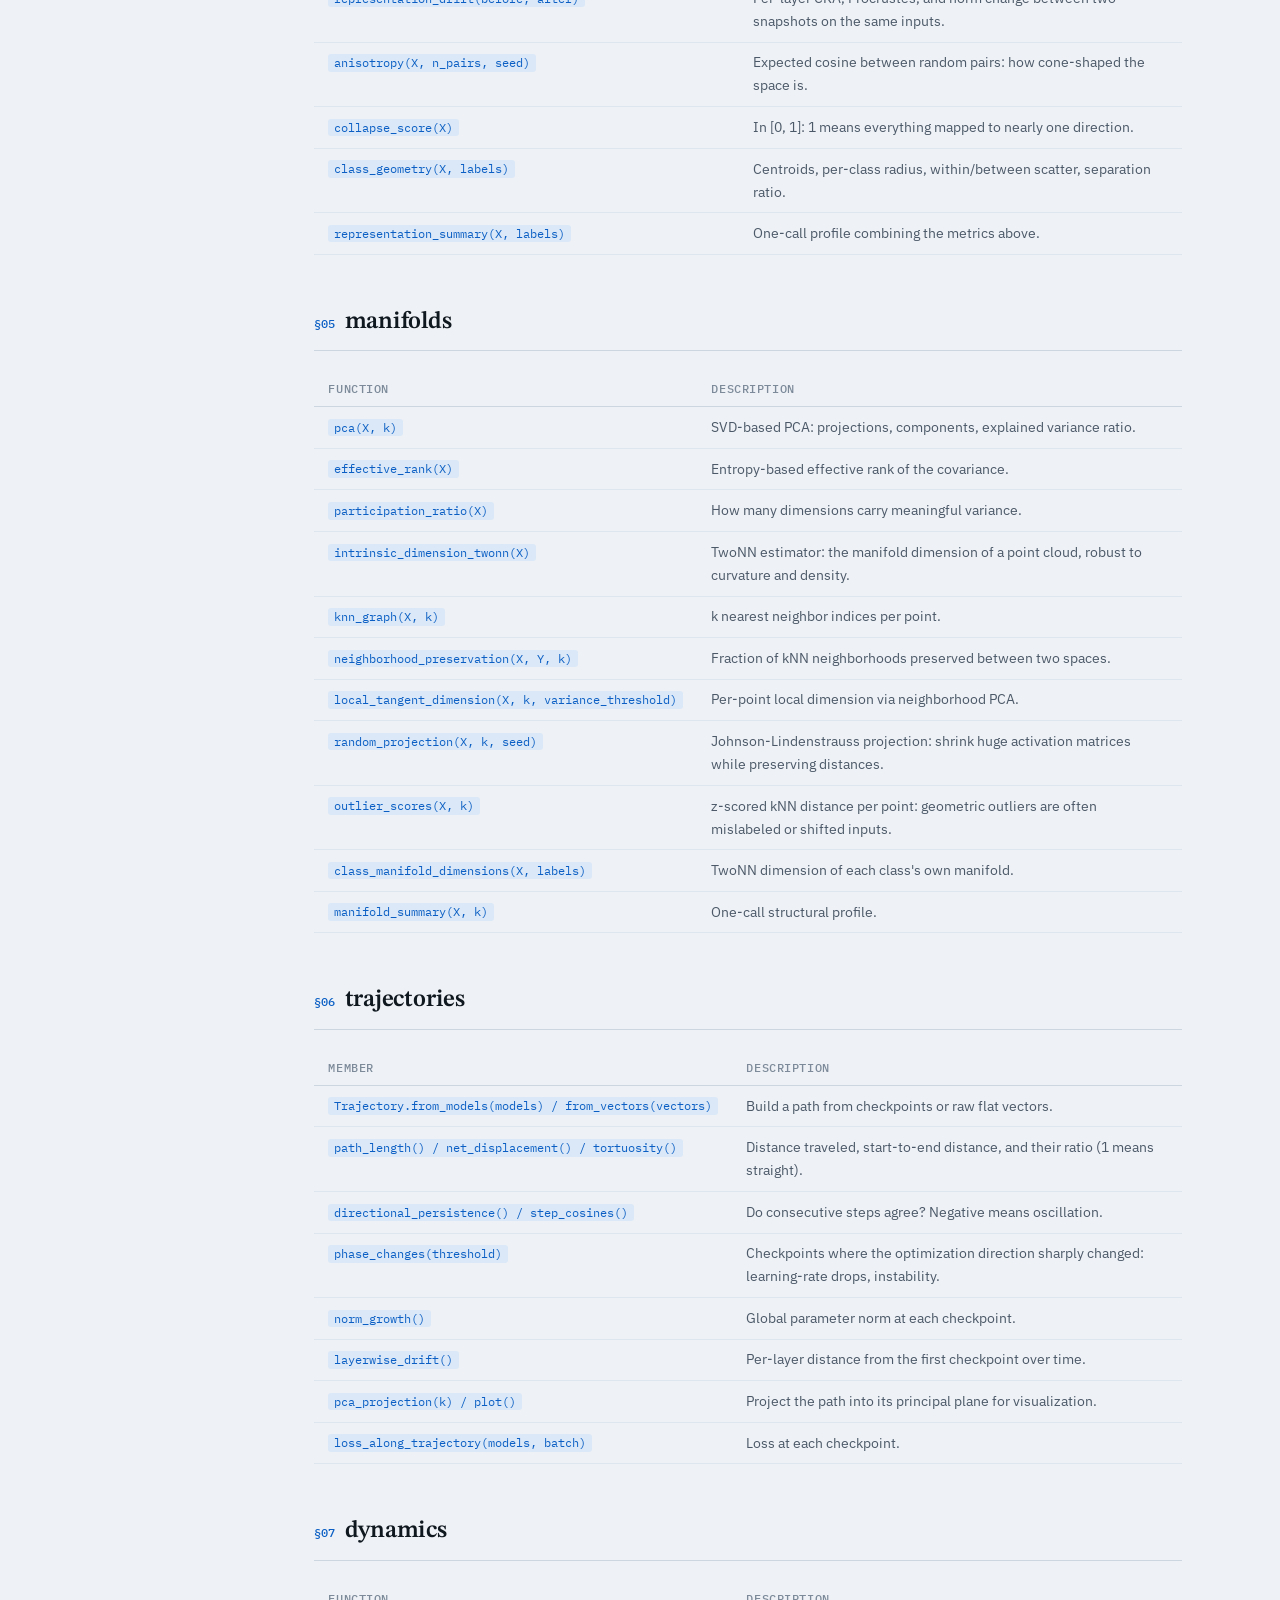
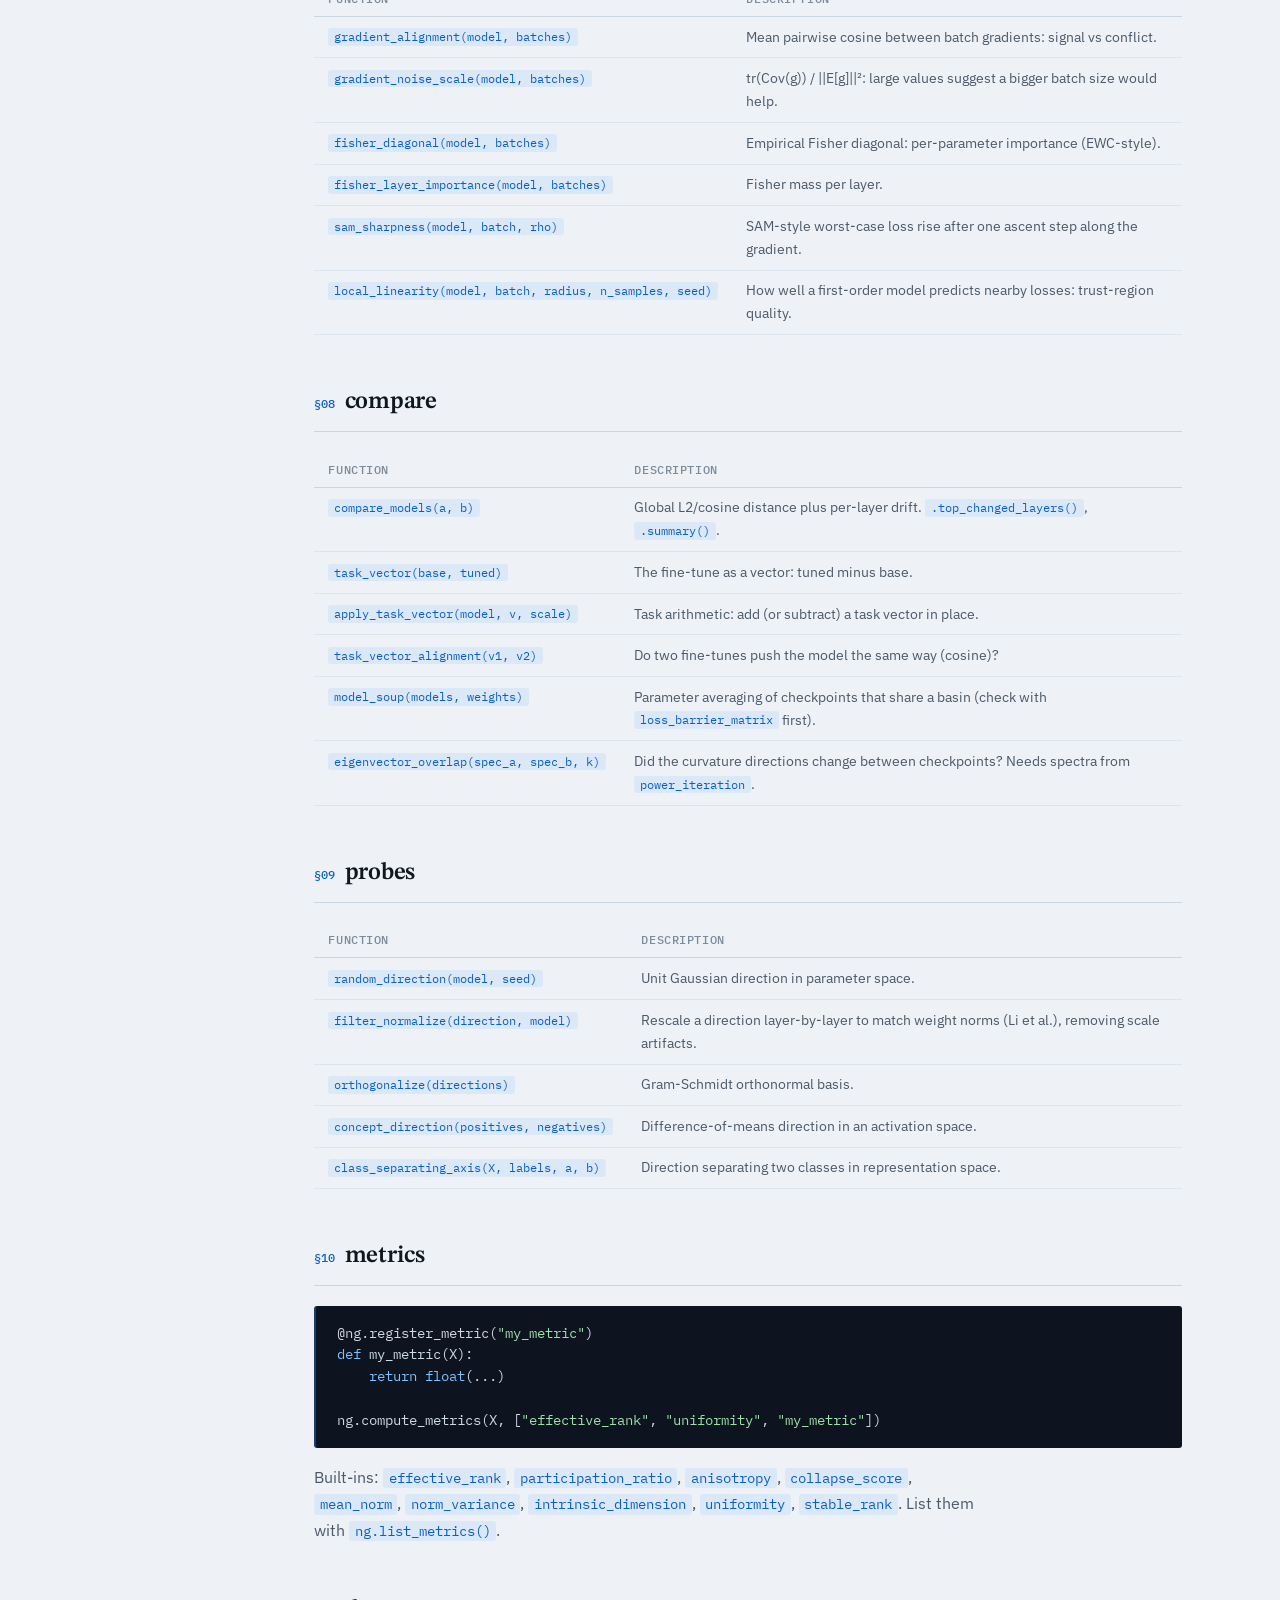
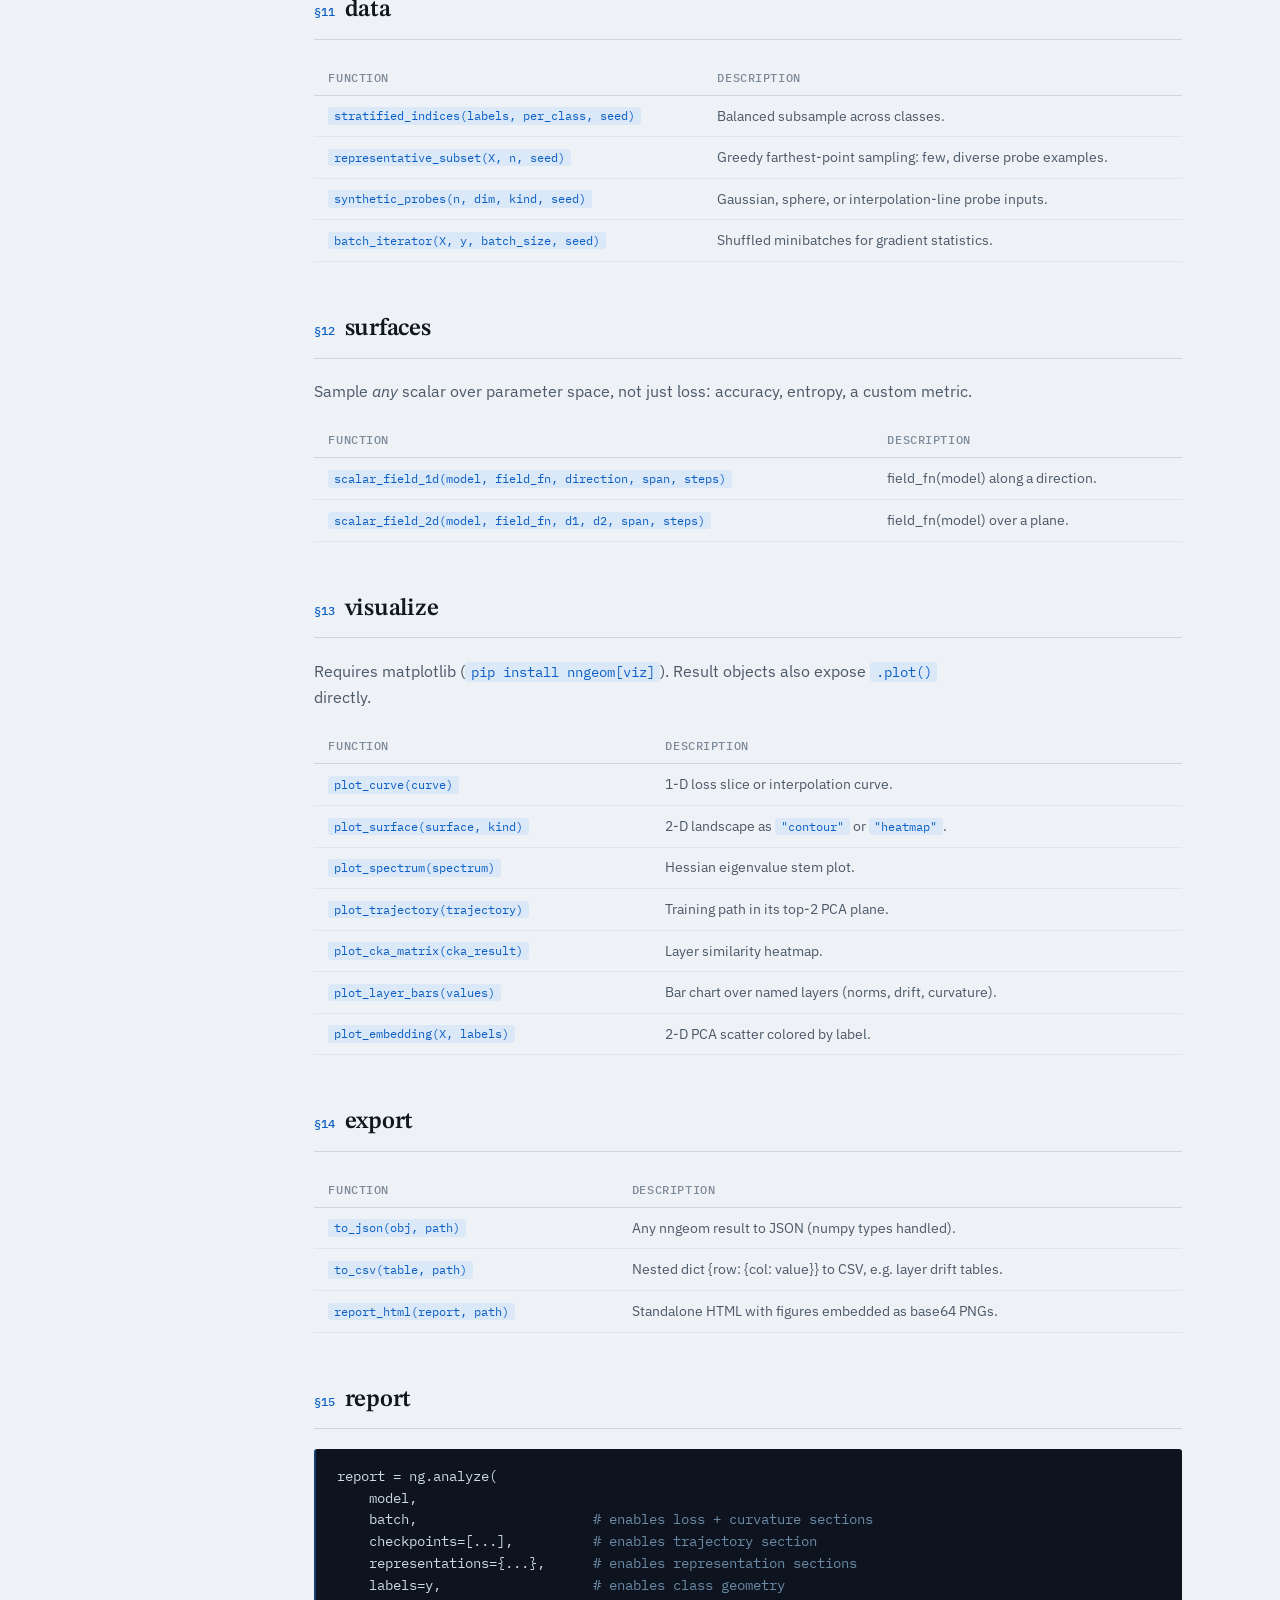
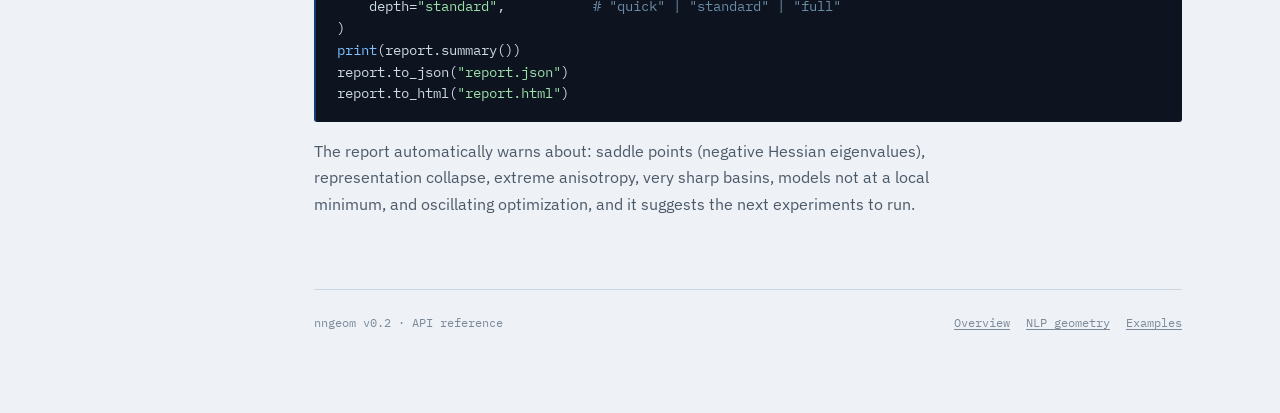
==== commit 5fee7194: "Redesign docs: replace generic SaaS-template look with a field-guide identity The old design (gradie" ====
--- a/docs/api.html
+++ b/docs/api.html
@@ -8,42 +8,57 @@
 </head>
 <body>
 <div class="wrap">
-<nav class="side">
-  <a class="logo" href="index.html">nn<span>geom</span></a>
-  <div class="group">Start here</div>
-  <a href="index.html">Overview</a>
-  <a href="examples.html">Examples</a>
-  <div class="group">Reference</div>
-  <a class="active" href="api.html">API reference</a>
-  <a href="api.html#models">models</a>
-  <a href="api.html#lossland">lossland</a>
-  <a href="api.html#curvature">curvature</a>
-  <a href="api.html#representations">representations</a>
-  <a href="api.html#manifolds">manifolds</a>
-  <a href="api.html#trajectories">trajectories</a>
-  <a href="api.html#dynamics">dynamics</a>
-  <a href="api.html#compare">compare</a>
-  <a href="api.html#probes">probes</a>
-  <a href="api.html#metrics">metrics</a>
-  <a href="api.html#data">data</a>
-  <a href="api.html#surfaces">surfaces</a>
-  <a href="api.html#visualize">visualize</a>
-  <a href="api.html#export">export</a>
-  <a href="api.html#report">report</a>
-  <div class="group">Special topics</div>
-  <a href="nlp.html">NLP geometry</a>
+<nav class="index-nav">
+  <a class="mark" href="index.html">nn<em>geom</em></a>
+  <span class="kicker">field guide, v0.2</span>
+
+  <div class="tab">Start here</div>
+  <a class="entry" href="index.html">Overview</a>
+  <a class="entry" href="examples.html">Examples</a>
+
+  <div class="tab">Reference</div>
+  <a class="entry current" href="api.html">API reference</a>
+  <a class="entry" href="api.html#models">models</a>
+  <a class="entry" href="api.html#lossland">lossland</a>
+  <a class="entry" href="api.html#curvature">curvature</a>
+  <a class="entry" href="api.html#representations">representations</a>
+  <a class="entry" href="api.html#manifolds">manifolds</a>
+  <a class="entry" href="api.html#trajectories">trajectories</a>
+  <a class="entry" href="api.html#dynamics">dynamics</a>
+  <a class="entry" href="api.html#compare">compare</a>
+  <a class="entry" href="api.html#probes">probes</a>
+  <a class="entry" href="api.html#metrics">metrics</a>
+  <a class="entry" href="api.html#data">data</a>
+  <a class="entry" href="api.html#surfaces">surfaces</a>
+  <a class="entry" href="api.html#visualize">visualize</a>
+  <a class="entry" href="api.html#export">export</a>
+  <a class="entry" href="api.html#report">report</a>
+
+  <div class="tab">Special topics</div>
+  <a class="entry" href="nlp.html">NLP geometry</a>
 </nav>
 <main>
 
-<h1>API reference</h1>
-<p>Everything below is importable from the top level: <code>import nngeom as ng</code>.
-Functions that move a model through parameter space always restore the original
-weights, and every stochastic routine accepts a <code>seed</code>.</p>
-
-<h2 id="models"><span class="hash">#</span>models</h2>
+<div class="masthead compact">
+  <svg class="contour" viewBox="0 0 420 460" aria-hidden="true">
+    <g transform="translate(230,220)">
+      <path class="ring" opacity="0.35" transform="scale(1.55)" d="M0,-100 C55,-98 95,-60 98,-5 C101,50 65,95 10,100 C-45,105 -95,70 -100,15 C-105,-40 -75,-90 -20,-99 C-12,-100 -6,-100 0,-100 Z"/>
+      <path class="ring" opacity="0.5" transform="scale(1.12)" d="M0,-100 C55,-98 95,-60 98,-5 C101,50 65,95 10,100 C-45,105 -95,70 -100,15 C-105,-40 -75,-90 -20,-99 C-12,-100 -6,-100 0,-100 Z"/>
+      <path class="ring" opacity="0.7" transform="scale(0.72)" d="M0,-100 C55,-98 95,-60 98,-5 C101,50 65,95 10,100 C-45,105 -95,70 -100,15 C-105,-40 -75,-90 -20,-99 C-12,-100 -6,-100 0,-100 Z"/>
+      <path class="ring accented" transform="scale(0.4)" d="M0,-100 C55,-98 95,-60 98,-5 C101,50 65,95 10,100 C-45,105 -95,70 -100,15 C-105,-40 -75,-90 -20,-99 C-12,-100 -6,-100 0,-100 Z"/>
+    </g>
+  </svg>
+  <span class="kicker">Reference</span>
+  <h1>API reference</h1>
+  <p class="lede">Everything below is importable from the top level: <code>import nngeom as ng</code>.
+  Functions that move a model through parameter space always restore the original weights,
+  and every stochastic routine accepts a <code>seed</code>.</p>
+</div>
+
+<h2 id="models">models</h2>
 <p>The <code>Model</code> class gives every framework the same geometric interface:
 a flat parameter vector, a scalar loss field, its gradient, and a Hessian-vector product.</p>
-<table>
+<div class="tablewrap"><table>
 <tr><th>Member</th><th>Description</th></tr>
 <tr><td><code>Model(obj, loss_fn, name)</code></td><td>Wrap a <code>torch.nn.Module</code> (with <code>loss_fn(module, batch)</code>) or a dict of numpy arrays (with <code>loss_fn(params, batch)</code>).</td></tr>
 <tr><td><code>Model.from_function(params, loss_fn, grad_fn=None)</code></td><td>Framework-free model from numpy parameters. Without <code>grad_fn</code>, gradients use central finite differences.</td></tr>
@@ -53,10 +68,10 @@
 <tr><td><code>layer_names() / layer_shapes() / layer_norms()</code></td><td>Named parameter blocks and their L2 norms.</td></tr>
 <tr><td><code>spectral_norms()</code></td><td>Largest singular value of each weight matrix. Their product bounds the Lipschitz constant; spikes flag amplifying layers.</td></tr>
 <tr><td><code>stable_ranks()</code></td><td>Stable rank per weight matrix: how many directions each layer really uses.</td></tr>
-</table>
-
-<h2 id="lossland"><span class="hash">#</span>lossland</h2>
-<table>
+</table></div>
+
+<h2 id="lossland">lossland</h2>
+<div class="tablewrap"><table>
 <tr><th>Function</th><th>Description</th></tr>
 <tr><td><code>linear_interpolation(a, b, batch, steps, extend)</code></td><td>Loss along the straight line between two models. <code>.barrier_height()</code> on the result tests linear mode connectivity.</td></tr>
 <tr><td><code>random_slice_1d(model, batch, span, steps, seed, normalize)</code></td><td>Loss along a filter-normalized random direction through the current weights.</td></tr>
@@ -67,12 +82,12 @@
 <tr><td><code>loss_barrier_matrix(models, batch, steps)</code></td><td>Pairwise barrier heights between many checkpoints. Near-zero entries share a basin.</td></tr>
 <tr><td><code>bezier_path(a, b, control, batch, steps)</code></td><td>Loss along a quadratic Bezier path through a chosen control point.</td></tr>
 <tr><td><code>find_low_loss_path(a, b, batch, steps, iters, seed)</code></td><td>Searches for a curved low-loss path between two models (mode connectivity). Reports straight vs curved barrier and a <code>connected</code> verdict.</td></tr>
-</table>
-
-<h2 id="curvature"><span class="hash">#</span>curvature</h2>
+</table></div>
+
+<h2 id="curvature">curvature</h2>
 <div class="note"><b>Matrix-free.</b> Everything here needs only <code>model.hvp</code>,
 so it works on models where the full Hessian could never be materialized.</div>
-<table>
+<div class="tablewrap"><table>
 <tr><th>Function</th><th>Description</th></tr>
 <tr><td><code>hessian_spectrum(model, batch, k, method, trace, seed)</code></td><td>One-call curvature summary: top eigenvalues plus a trace estimate. <code>method</code> is <code>"lanczos"</code> or <code>"power"</code>.</td></tr>
 <tr><td><code>lanczos_spectrum(model, batch, m, seed)</code></td><td>Lanczos tridiagonalization with full reorthogonalization; approximates the extreme eigenvalues.</td></tr>
@@ -81,11 +96,11 @@
 <tr><td><code>curvature_along(model, batch, direction)</code></td><td>Second directional derivative along any chosen direction.</td></tr>
 <tr><td><code>layerwise_curvature(model, batch, n_samples, seed)</code></td><td>Trace estimate restricted to each layer block: which layers carry the curvature.</td></tr>
 <tr><td><code>Spectrum</code></td><td>Result object: <code>top_eigenvalue</code>, <code>condition_ratio()</code>, <code>negative_fraction()</code> (saddle signal), <code>plot()</code>.</td></tr>
-</table>
-
-<h2 id="representations"><span class="hash">#</span>representations</h2>
+</table></div>
+
+<h2 id="representations">representations</h2>
 <p>All metrics take plain (n_examples, dim) numpy matrices, so they work with any framework.</p>
-<table>
+<div class="tablewrap"><table>
 <tr><th>Function</th><th>Description</th></tr>
 <tr><td><code>extract_activations(module, inputs, layers, flatten)</code></td><td>Capture activations from named submodules of a torch model via forward hooks.</td></tr>
 <tr><td><code>linear_cka(X, Y) / rbf_cka(X, Y)</code></td><td>Centered Kernel Alignment: rotation- and scale-invariant similarity between two representations of the same examples.</td></tr>
@@ -101,10 +116,10 @@
 <tr><td><code>collapse_score(X)</code></td><td>In [0, 1]: 1 means everything mapped to nearly one direction.</td></tr>
 <tr><td><code>class_geometry(X, labels)</code></td><td>Centroids, per-class radius, within/between scatter, separation ratio.</td></tr>
 <tr><td><code>representation_summary(X, labels)</code></td><td>One-call profile combining the metrics above.</td></tr>
-</table>
-
-<h2 id="manifolds"><span class="hash">#</span>manifolds</h2>
-<table>
+</table></div>
+
+<h2 id="manifolds">manifolds</h2>
+<div class="tablewrap"><table>
 <tr><th>Function</th><th>Description</th></tr>
 <tr><td><code>pca(X, k)</code></td><td>SVD-based PCA: projections, components, explained variance ratio.</td></tr>
 <tr><td><code>effective_rank(X)</code></td><td>Entropy-based effective rank of the covariance.</td></tr>
@@ -117,10 +132,10 @@
 <tr><td><code>outlier_scores(X, k)</code></td><td>z-scored kNN distance per point: geometric outliers are often mislabeled or shifted inputs.</td></tr>
 <tr><td><code>class_manifold_dimensions(X, labels)</code></td><td>TwoNN dimension of each class's own manifold.</td></tr>
 <tr><td><code>manifold_summary(X, k)</code></td><td>One-call structural profile.</td></tr>
-</table>
-
-<h2 id="trajectories"><span class="hash">#</span>trajectories</h2>
-<table>
+</table></div>
+
+<h2 id="trajectories">trajectories</h2>
+<div class="tablewrap"><table>
 <tr><th>Member</th><th>Description</th></tr>
 <tr><td><code>Trajectory.from_models(models) / from_vectors(vectors)</code></td><td>Build a path from checkpoints or raw flat vectors.</td></tr>
 <tr><td><code>path_length() / net_displacement() / tortuosity()</code></td><td>Distance traveled, start-to-end distance, and their ratio (1 means straight).</td></tr>
@@ -130,10 +145,10 @@
 <tr><td><code>layerwise_drift()</code></td><td>Per-layer distance from the first checkpoint over time.</td></tr>
 <tr><td><code>pca_projection(k) / plot()</code></td><td>Project the path into its principal plane for visualization.</td></tr>
 <tr><td><code>loss_along_trajectory(models, batch)</code></td><td>Loss at each checkpoint.</td></tr>
-</table>
-
-<h2 id="dynamics"><span class="hash">#</span>dynamics</h2>
-<table>
+</table></div>
+
+<h2 id="dynamics">dynamics</h2>
+<div class="tablewrap"><table>
 <tr><th>Function</th><th>Description</th></tr>
 <tr><td><code>gradient_alignment(model, batches)</code></td><td>Mean pairwise cosine between batch gradients: signal vs conflict.</td></tr>
 <tr><td><code>gradient_noise_scale(model, batches)</code></td><td>tr(Cov(g)) / ||E[g]||&sup2;: large values suggest a bigger batch size would help.</td></tr>
@@ -141,10 +156,10 @@
 <tr><td><code>fisher_layer_importance(model, batches)</code></td><td>Fisher mass per layer.</td></tr>
 <tr><td><code>sam_sharpness(model, batch, rho)</code></td><td>SAM-style worst-case loss rise after one ascent step along the gradient.</td></tr>
 <tr><td><code>local_linearity(model, batch, radius, n_samples, seed)</code></td><td>How well a first-order model predicts nearby losses: trust-region quality.</td></tr>
-</table>
-
-<h2 id="compare"><span class="hash">#</span>compare</h2>
-<table>
+</table></div>
+
+<h2 id="compare">compare</h2>
+<div class="tablewrap"><table>
 <tr><th>Function</th><th>Description</th></tr>
 <tr><td><code>compare_models(a, b)</code></td><td>Global L2/cosine distance plus per-layer drift. <code>.top_changed_layers()</code>, <code>.summary()</code>.</td></tr>
 <tr><td><code>task_vector(base, tuned)</code></td><td>The fine-tune as a vector: tuned minus base.</td></tr>
@@ -152,19 +167,19 @@
 <tr><td><code>task_vector_alignment(v1, v2)</code></td><td>Do two fine-tunes push the model the same way (cosine)?</td></tr>
 <tr><td><code>model_soup(models, weights)</code></td><td>Parameter averaging of checkpoints that share a basin (check with <code>loss_barrier_matrix</code> first).</td></tr>
 <tr><td><code>eigenvector_overlap(spec_a, spec_b, k)</code></td><td>Did the curvature directions change between checkpoints? Needs spectra from <code>power_iteration</code>.</td></tr>
-</table>
-
-<h2 id="probes"><span class="hash">#</span>probes</h2>
-<table>
+</table></div>
+
+<h2 id="probes">probes</h2>
+<div class="tablewrap"><table>
 <tr><th>Function</th><th>Description</th></tr>
 <tr><td><code>random_direction(model, seed)</code></td><td>Unit Gaussian direction in parameter space.</td></tr>
 <tr><td><code>filter_normalize(direction, model)</code></td><td>Rescale a direction layer-by-layer to match weight norms (Li et al.), removing scale artifacts.</td></tr>
 <tr><td><code>orthogonalize(directions)</code></td><td>Gram-Schmidt orthonormal basis.</td></tr>
 <tr><td><code>concept_direction(positives, negatives)</code></td><td>Difference-of-means direction in an activation space.</td></tr>
 <tr><td><code>class_separating_axis(X, labels, a, b)</code></td><td>Direction separating two classes in representation space.</td></tr>
-</table>
-
-<h2 id="metrics"><span class="hash">#</span>metrics</h2>
+</table></div>
+
+<h2 id="metrics">metrics</h2>
 <pre><code>@ng.register_metric(<span class="s">"my_metric"</span>)
 <span class="k">def</span> my_metric(X):
     <span class="k">return</span> <span class="k">float</span>(...)
@@ -175,26 +190,26 @@
 <code>intrinsic_dimension</code>, <code>uniformity</code>, <code>stable_rank</code>.
 List them with <code>ng.list_metrics()</code>.</p>
 
-<h2 id="data"><span class="hash">#</span>data</h2>
-<table>
+<h2 id="data">data</h2>
+<div class="tablewrap"><table>
 <tr><th>Function</th><th>Description</th></tr>
 <tr><td><code>stratified_indices(labels, per_class, seed)</code></td><td>Balanced subsample across classes.</td></tr>
 <tr><td><code>representative_subset(X, n, seed)</code></td><td>Greedy farthest-point sampling: few, diverse probe examples.</td></tr>
 <tr><td><code>synthetic_probes(n, dim, kind, seed)</code></td><td>Gaussian, sphere, or interpolation-line probe inputs.</td></tr>
 <tr><td><code>batch_iterator(X, y, batch_size, seed)</code></td><td>Shuffled minibatches for gradient statistics.</td></tr>
-</table>
-
-<h2 id="surfaces"><span class="hash">#</span>surfaces</h2>
+</table></div>
+
+<h2 id="surfaces">surfaces</h2>
 <p>Sample <em>any</em> scalar over parameter space, not just loss: accuracy, entropy, a custom metric.</p>
-<table>
+<div class="tablewrap"><table>
 <tr><th>Function</th><th>Description</th></tr>
 <tr><td><code>scalar_field_1d(model, field_fn, direction, span, steps)</code></td><td>field_fn(model) along a direction.</td></tr>
 <tr><td><code>scalar_field_2d(model, field_fn, d1, d2, span, steps)</code></td><td>field_fn(model) over a plane.</td></tr>
-</table>
-
-<h2 id="visualize"><span class="hash">#</span>visualize</h2>
+</table></div>
+
+<h2 id="visualize">visualize</h2>
 <p>Requires matplotlib (<code>pip install nngeom[viz]</code>). Result objects also expose <code>.plot()</code> directly.</p>
-<table>
+<div class="tablewrap"><table>
 <tr><th>Function</th><th>Description</th></tr>
 <tr><td><code>plot_curve(curve)</code></td><td>1-D loss slice or interpolation curve.</td></tr>
 <tr><td><code>plot_surface(surface, kind)</code></td><td>2-D landscape as <code>"contour"</code> or <code>"heatmap"</code>.</td></tr>
@@ -203,17 +218,17 @@
 <tr><td><code>plot_cka_matrix(cka_result)</code></td><td>Layer similarity heatmap.</td></tr>
 <tr><td><code>plot_layer_bars(values)</code></td><td>Bar chart over named layers (norms, drift, curvature).</td></tr>
 <tr><td><code>plot_embedding(X, labels)</code></td><td>2-D PCA scatter colored by label.</td></tr>
-</table>
-
-<h2 id="export"><span class="hash">#</span>export</h2>
-<table>
+</table></div>
+
+<h2 id="export">export</h2>
+<div class="tablewrap"><table>
 <tr><th>Function</th><th>Description</th></tr>
 <tr><td><code>to_json(obj, path)</code></td><td>Any nngeom result to JSON (numpy types handled).</td></tr>
 <tr><td><code>to_csv(table, path)</code></td><td>Nested dict {row: {col: value}} to CSV, e.g. layer drift tables.</td></tr>
 <tr><td><code>report_html(report, path)</code></td><td>Standalone HTML with figures embedded as base64 PNGs.</td></tr>
-</table>
-
-<h2 id="report"><span class="hash">#</span>report</h2>
+</table></div>
+
+<h2 id="report">report</h2>
 <pre><code>report = ng.analyze(
     model,
     batch,                      <span class="c"># enables loss + curvature sections</span>
@@ -229,7 +244,14 @@
 representation collapse, extreme anisotropy, very sharp basins, models not at a local
 minimum, and oscillating optimization, and it suggests the next experiments to run.</p>
 
-<footer>nngeom 0.2.0 &middot; <a href="index.html">Overview</a> &middot; <a href="nlp.html">NLP geometry</a> &middot; <a href="examples.html">Examples</a></footer>
+<div class="colophon">
+  <span>nngeom v0.2 &middot; API reference</span>
+  <span class="links">
+    <a href="index.html">Overview</a>
+    <a href="nlp.html">NLP geometry</a>
+    <a href="examples.html">Examples</a>
+  </span>
+</div>
 </main>
 </div>
 </body>
--- a/docs/style.css
+++ b/docs/style.css
@@ -1,149 +1,293 @@
+@import url('https://fonts.googleapis.com/css2?family=STIX+Two+Text:ital,wght@0,400;0,500;0,600;1,400&family=IBM+Plex+Sans:wght@400;500;600&family=IBM+Plex+Mono:wght@400;500&display=swap');
+
 :root {
+  /* paper + ink, light */
+  --paper: #eef1f6;
+  --paper-raised: #ffffff;
+  --ink: #10181f;
+  --ink-soft: #4c5968;
+  --ink-faint: #7c8a99;
+  --line: #ccd6e0;
+  --line-soft: #dde5ee;
+
+  /* accent, spent sparingly */
   --accent: #1e90ff;
-  --accent-dark: #0f6fd6;
-  --accent-soft: rgba(30, 144, 255, 0.08);
-  --accent-border: rgba(30, 144, 255, 0.25);
-  --ink: #17212b;
-  --muted: #5a6b7b;
-  --bg: #ffffff;
-  --panel: #f6f9fc;
-  --code-bg: #0e1621;
-  --code-ink: #d8e4f0;
-  --radius: 12px;
+  --accent-text: #0b5fc4;   /* AA-safe on light paper */
+  --accent-soft: rgba(30, 144, 255, 0.09);
+  --accent-line: rgba(30, 144, 255, 0.3);
+
+  /* fixed instrument panel, same in both themes */
+  --panel: #0d1420;
+  --panel-ink: #cdd9e4;
+  --panel-line: rgba(30, 144, 255, 0.35);
+
+  --radius: 3px;
+  --serif: "STIX Two Text", "Iowan Old Style", Georgia, serif;
+  --sans: "IBM Plex Sans", "Segoe UI", system-ui, -apple-system, sans-serif;
+  --mono: "IBM Plex Mono", "Cascadia Code", Consolas, monospace;
+}
+
+@media (prefers-color-scheme: dark) {
+  :root {
+    --paper: #0a0f16;
+    --paper-raised: #111925;
+    --ink: #e7edf4;
+    --ink-soft: #93a3b3;
+    --ink-faint: #5c6b7a;
+    --line: #223141;
+    --line-soft: #182330;
+    --accent: #52a8ff;
+    --accent-text: #6fb6ff;
+    --accent-soft: rgba(82, 168, 255, 0.1);
+    --accent-line: rgba(82, 168, 255, 0.32);
+  }
+}
+:root[data-theme="dark"] {
+  --paper: #0a0f16;
+  --paper-raised: #111925;
+  --ink: #e7edf4;
+  --ink-soft: #93a3b3;
+  --ink-faint: #5c6b7a;
+  --line: #223141;
+  --line-soft: #182330;
+  --accent: #52a8ff;
+  --accent-text: #6fb6ff;
+  --accent-soft: rgba(82, 168, 255, 0.1);
+  --accent-line: rgba(82, 168, 255, 0.32);
+}
+:root[data-theme="light"] {
+  --paper: #eef1f6;
+  --paper-raised: #ffffff;
+  --ink: #10181f;
+  --ink-soft: #4c5968;
+  --ink-faint: #7c8a99;
+  --line: #ccd6e0;
+  --line-soft: #dde5ee;
+  --accent: #1e90ff;
+  --accent-text: #0b5fc4;
+  --accent-soft: rgba(30, 144, 255, 0.09);
+  --accent-line: rgba(30, 144, 255, 0.3);
 }
 
 * { box-sizing: border-box; }
+
+html { -webkit-text-size-adjust: 100%; }
 
 body {
   margin: 0;
-  font-family: "Segoe UI", system-ui, -apple-system, sans-serif;
+  font-family: var(--sans);
+  font-size: 16px;
   color: var(--ink);
-  background: var(--bg);
-  line-height: 1.6;
-}
-
-/* ---------- layout ---------- */
-.wrap { display: flex; max-width: 1200px; margin: 0 auto; }
-
-nav.side {
+  background: var(--paper);
+  line-height: 1.65;
+}
+
+a { color: var(--accent-text); text-decoration-thickness: 1px; text-underline-offset: 0.15em; }
+a:hover { color: var(--accent); }
+a:focus-visible, button:focus-visible, input:focus-visible {
+  outline: 2px solid var(--accent); outline-offset: 2px;
+}
+
+strong { color: var(--ink); font-weight: 600; }
+::selection { background: var(--accent-soft); color: var(--ink); }
+
+/* ---------------------------------------------------------------- layout */
+
+.wrap { display: flex; max-width: 1180px; margin: 0 auto; align-items: flex-start; }
+
+.index-nav {
   position: sticky; top: 0; align-self: flex-start;
-  min-width: 220px; max-width: 220px;
+  min-width: 216px; max-width: 216px;
   height: 100vh; overflow-y: auto;
-  padding: 1.5rem 1rem;
-  border-right: 1px solid #e3eaf1;
-}
-nav.side .logo {
-  font-size: 1.35rem; font-weight: 800; letter-spacing: -0.02em;
-  color: var(--ink); text-decoration: none; display: block; margin-bottom: 1.2rem;
-}
-nav.side .logo span { color: var(--accent); }
-nav.side a { display: block; padding: 0.3rem 0.6rem; margin: 0.1rem 0; border-radius: 6px;
-  color: var(--muted); text-decoration: none; font-size: 0.92rem; }
-nav.side a:hover { background: var(--accent-soft); color: var(--accent-dark); }
-nav.side a.active { background: var(--accent-soft); color: var(--accent-dark); font-weight: 600; }
-nav.side .group { margin: 1rem 0 0.25rem; font-size: 0.72rem; font-weight: 700;
-  text-transform: uppercase; letter-spacing: 0.08em; color: #93a3b3; }
-
-main { flex: 1; padding: 2.2rem 3rem 5rem; min-width: 0; }
-
-/* ---------- hero ---------- */
-.hero {
-  border-radius: var(--radius);
-  padding: 3rem 2.5rem;
-  background: linear-gradient(135deg, #0e1621 0%, #14304d 60%, #1e90ff 140%);
-  color: #fff;
-  margin-bottom: 2.5rem;
-}
-.hero h1 { font-size: 2.6rem; margin: 0 0 0.4rem; letter-spacing: -0.03em; }
-.hero h1 span { color: #7cc0ff; }
-.hero p { font-size: 1.15rem; color: #c8d9ea; max-width: 46rem; margin: 0.4rem 0 1.4rem; }
-.hero .actions a {
-  display: inline-block; padding: 0.6rem 1.3rem; border-radius: 8px;
-  text-decoration: none; font-weight: 600; margin-right: 0.7rem;
-}
-.hero .actions .primary { background: var(--accent); color: #fff; }
-.hero .actions .primary:hover { background: #3f9fff; }
-.hero .actions .ghost { border: 1px solid rgba(255,255,255,0.35); color: #eaf3fb; }
-.hero .actions .ghost:hover { border-color: #7cc0ff; }
-
-/* ---------- typography ---------- */
-h1, h2, h3 { letter-spacing: -0.02em; line-height: 1.25; }
+  padding: 2rem 1.1rem 2rem 0;
+  border-right: 1px solid var(--line);
+}
+.index-nav .mark {
+  display: block; font-family: var(--serif); font-size: 1.3rem; font-weight: 600;
+  color: var(--ink); text-decoration: none; letter-spacing: -0.01em; margin-bottom: 0.2rem;
+}
+.index-nav .mark em { color: var(--accent-text); font-style: normal; }
+.index-nav .kicker {
+  display: block; font-family: var(--mono); font-size: 0.62rem; letter-spacing: 0.12em;
+  text-transform: uppercase; color: var(--ink-faint); margin-bottom: 1.6rem;
+}
+.index-nav .tab {
+  margin: 1.35rem 0 0.4rem; font-family: var(--mono); font-size: 0.66rem; font-weight: 500;
+  letter-spacing: 0.1em; text-transform: uppercase; color: var(--ink-faint);
+  border-top: 1px solid var(--line-soft); padding-top: 0.6rem;
+}
+.index-nav .tab:first-of-type { border-top: none; padding-top: 0; margin-top: 0; }
+.index-nav a.entry {
+  display: block; padding: 0.28rem 0; font-size: 0.87rem;
+  color: var(--ink-soft); text-decoration: none; border-left: 2px solid transparent;
+  padding-left: 0.6rem; margin-left: -0.62rem;
+}
+.index-nav a.entry:hover { color: var(--accent-text); border-left-color: var(--line); }
+.index-nav a.entry.current { color: var(--ink); font-weight: 500; border-left-color: var(--accent); }
+
+main { flex: 1; min-width: 0; padding: 2.4rem 3rem 5rem 3rem; }
+
+/* ---------------------------------------------------------------- masthead */
+
+.masthead {
+  position: relative; overflow: hidden;
+  border: 1px solid var(--line); border-radius: var(--radius);
+  background: var(--paper-raised);
+  padding: 2.6rem 2.6rem 2.2rem;
+  margin-bottom: 2.6rem;
+}
+.masthead .contour {
+  position: absolute; right: -4%; top: -18%; width: 62%; height: 140%;
+  color: var(--line); z-index: 0; pointer-events: none;
+}
+.masthead .contour .ring { fill: none; stroke: currentColor; stroke-width: 1.1; }
+.masthead .contour .ring.accented { stroke: var(--accent); opacity: 0.55; }
+.masthead .contour .mark-x { stroke: var(--accent); stroke-width: 1.4; opacity: 0.8; }
+
+.masthead .kicker {
+  position: relative; z-index: 1;
+  font-family: var(--mono); font-size: 0.68rem; letter-spacing: 0.14em; text-transform: uppercase;
+  color: var(--accent-text); margin: 0 0 0.9rem;
+}
+.masthead h1 {
+  position: relative; z-index: 1;
+  font-family: var(--serif); font-weight: 600; letter-spacing: -0.01em;
+  font-size: 2.7rem; margin: 0 0 0.7rem; text-wrap: balance; color: var(--ink);
+}
+.masthead h1 em { font-style: italic; color: var(--accent-text); }
+.masthead .lede {
+  position: relative; z-index: 1;
+  font-size: 1.08rem; color: var(--ink-soft); max-width: 40rem; margin: 0 0 1.5rem;
+}
+.masthead .actions { position: relative; z-index: 1; display: flex; gap: 0.6rem; flex-wrap: wrap; }
+.masthead .actions a {
+  display: inline-block; padding: 0.55rem 1.1rem; border-radius: var(--radius);
+  text-decoration: none; font-size: 0.92rem; font-weight: 500;
+}
+.masthead .actions .primary { background: var(--ink); color: var(--paper-raised); }
+.masthead .actions .primary:hover { background: var(--accent); color: #fff; }
+.masthead .actions .ghost { border: 1px solid var(--line); color: var(--ink); }
+.masthead .actions .ghost:hover { border-color: var(--accent); color: var(--accent-text); }
+
+.masthead.compact { padding: 1.7rem 2.2rem 1.6rem; margin-bottom: 2rem; }
+.masthead.compact h1 { font-size: 1.9rem; margin-bottom: 0.35rem; }
+.masthead.compact .lede { font-size: 0.98rem; margin-bottom: 0; max-width: 44rem; }
+.masthead.compact .contour { width: 40%; opacity: 0.7; }
+
+/* ---------------------------------------------------------------- readout strip */
+
+.readout { display: flex; flex-wrap: wrap; gap: 0; border: 1px solid var(--line); border-radius: var(--radius);
+  margin: 0 0 2.6rem; overflow: hidden; }
+.readout .cell { flex: 1 1 140px; padding: 0.9rem 1.2rem; border-left: 1px solid var(--line-soft); }
+.readout .cell:first-child { border-left: none; }
+.readout .num { display: block; font-family: var(--mono); font-size: 1.35rem; color: var(--ink);
+  font-variant-numeric: tabular-nums; }
+.readout .num span { color: var(--accent-text); }
+.readout .label { display: block; font-size: 0.72rem; color: var(--ink-faint); margin-top: 0.15rem; }
+
+/* ---------------------------------------------------------------- headings + counters */
+
+main { counter-reset: section; }
+h1 { font-family: var(--serif); }
 h2 {
-  font-size: 1.55rem; margin-top: 2.8rem;
-  padding-bottom: 0.35rem; border-bottom: 2px solid var(--accent-border);
-}
-h2 .hash, h3 .hash { color: var(--accent); margin-right: 0.35rem; }
-h3 { font-size: 1.15rem; margin-top: 1.8rem; color: var(--ink); }
-p, li { color: #2c3a47; }
-a { color: var(--accent-dark); }
-strong { color: var(--ink); }
-
-/* ---------- cards ---------- */
-.grid { display: grid; grid-template-columns: repeat(auto-fill, minmax(250px, 1fr)); gap: 1rem; margin: 1.4rem 0; }
-.card {
-  background: var(--panel); border: 1px solid #e3eaf1; border-radius: var(--radius);
-  padding: 1.1rem 1.2rem; transition: border-color 0.15s, transform 0.15s;
-}
-.card:hover { border-color: var(--accent); transform: translateY(-2px); }
-.card h3 { margin: 0 0 0.3rem; font-size: 1.02rem; }
-.card h3 a { text-decoration: none; }
-.card p { margin: 0; font-size: 0.88rem; color: var(--muted); }
-.card .tag {
-  display: inline-block; font-size: 0.68rem; font-weight: 700; letter-spacing: 0.06em;
-  text-transform: uppercase; color: var(--accent-dark);
-  background: var(--accent-soft); border-radius: 5px; padding: 0.1rem 0.5rem; margin-bottom: 0.5rem;
-}
-
-/* ---------- code ---------- */
+  counter-increment: section;
+  font-family: var(--serif); font-weight: 600; letter-spacing: -0.01em;
+  font-size: 1.5rem; margin-top: 3rem; padding-bottom: 0.5rem;
+  border-bottom: 1px solid var(--line); display: flex; align-items: baseline; gap: 0.65rem;
+}
+h2::before {
+  content: "\00a7 " counter(section, decimal-leading-zero);
+  font-family: var(--mono); font-size: 0.78rem; font-weight: 500; color: var(--accent-text);
+  white-space: nowrap;
+}
+h2.no-count { counter-increment: none; }
+h2.no-count::before { content: "+"; }
+h3 {
+  font-family: var(--sans); font-weight: 600; font-size: 1.05rem; margin-top: 2rem;
+  color: var(--ink); padding-left: 0.75rem; border-left: 3px solid var(--accent-line);
+}
+p, li { color: var(--ink-soft); max-width: 68ch; }
+main > p { max-width: 68ch; }
+h1, h2, h3 { text-wrap: balance; }
+
+/* ---------------------------------------------------------------- specimen index */
+
+.specimen-list { border: 1px solid var(--line); border-radius: var(--radius); margin: 1.4rem 0 2rem; overflow: hidden; }
+.specimen {
+  display: grid; grid-template-columns: 44px 150px 1fr; gap: 1.1rem; align-items: start;
+  padding: 0.95rem 1.2rem; border-top: 1px solid var(--line-soft);
+  text-decoration: none; color: inherit;
+}
+.specimen:first-child { border-top: none; }
+.specimen:hover { background: var(--accent-soft); }
+.specimen .glyph { color: var(--accent-text); width: 32px; height: 32px; }
+.specimen .glyph svg { width: 100%; height: 100%; }
+.specimen .code {
+  font-family: var(--mono); font-size: 0.86rem; color: var(--ink); padding-top: 0.15rem;
+}
+.specimen .desc { font-size: 0.9rem; color: var(--ink-soft); padding-top: 0.15rem; }
+.specimen .desc strong { color: var(--ink); }
+
+/* ---------------------------------------------------------------- code */
+
 pre {
-  background: var(--code-bg); color: var(--code-ink);
-  border-radius: 10px; padding: 1rem 1.2rem; overflow-x: auto;
-  font-size: 0.86rem; line-height: 1.55;
-  border-left: 3px solid var(--accent);
-}
-code { font-family: "Cascadia Code", Consolas, monospace; }
-p code, li code, td code {
-  background: var(--accent-soft); color: var(--accent-dark);
-  padding: 0.08rem 0.35rem; border-radius: 5px; font-size: 0.86em;
-}
-pre .c { color: #6b8aa6; }  /* comment */
-pre .k { color: #7cc0ff; }  /* keyword */
-pre .s { color: #9ce0a9; }  /* string */
-
-/* ---------- tables ---------- */
-table { border-collapse: collapse; width: 100%; margin: 1rem 0; font-size: 0.9rem; }
+  background: var(--panel); color: var(--panel-ink);
+  border-radius: var(--radius); padding: 1.05rem 1.3rem; overflow-x: auto;
+  font-size: 0.85rem; line-height: 1.6; font-family: var(--mono);
+  border-left: 2px solid var(--panel-line);
+}
+code { font-family: var(--mono); }
+p code, li code, td code, h3 code {
+  background: var(--accent-soft); color: var(--accent-text);
+  padding: 0.08rem 0.35rem; border-radius: 3px; font-size: 0.86em;
+}
+pre .c { color: #6b8aa6; }
+pre .k { color: #7cc0ff; }
+pre .s { color: #9ce0a9; }
+
+/* ---------------------------------------------------------------- tables (ledger) */
+
+.tablewrap { overflow-x: auto; margin: 1.1rem 0 1.6rem; }
+table { border-collapse: collapse; width: 100%; font-size: 0.87rem; min-width: 480px; }
 th {
-  text-align: left; background: var(--accent-soft); color: var(--accent-dark);
-  padding: 0.5rem 0.8rem; border-bottom: 2px solid var(--accent-border);
-}
-td { padding: 0.45rem 0.8rem; border-bottom: 1px solid #e9eef4; vertical-align: top; }
-tr:hover td { background: #fafcff; }
+  text-align: left; font-family: var(--mono); font-weight: 500; font-size: 0.72rem;
+  letter-spacing: 0.05em; text-transform: uppercase; color: var(--ink-faint);
+  padding: 0.5rem 0.9rem; border-bottom: 1px solid var(--line);
+}
+td { padding: 0.55rem 0.9rem; border-bottom: 1px solid var(--line-soft); vertical-align: top; color: var(--ink-soft); }
+tr:hover td { background: var(--accent-soft); }
+td:first-child { color: var(--ink); white-space: nowrap; }
 td:first-child code { white-space: nowrap; }
 
-/* ---------- callouts ---------- */
+/* ---------------------------------------------------------------- callouts */
+
 .note {
-  background: var(--accent-soft); border-left: 4px solid var(--accent);
-  border-radius: 0 8px 8px 0; padding: 0.7rem 1.1rem; margin: 1.2rem 0; font-size: 0.93rem;
-}
-.note b { color: var(--accent-dark); }
-
-.pill-row { margin: 1rem 0; }
-.pill {
-  display: inline-block; background: var(--panel); border: 1px solid #e3eaf1;
-  border-radius: 999px; padding: 0.25rem 0.9rem; margin: 0.15rem; font-size: 0.82rem; color: var(--muted);
-}
-.pill b { color: var(--accent-dark); }
-
-footer {
-  margin-top: 4rem; padding-top: 1.2rem; border-top: 1px solid #e3eaf1;
-  color: #93a3b3; font-size: 0.85rem;
-}
-footer a { color: var(--accent-dark); }
-
-@media (max-width: 800px) {
+  background: var(--accent-soft); border-left: 3px solid var(--accent);
+  border-radius: 0 var(--radius) var(--radius) 0; padding: 0.75rem 1.15rem; margin: 1.3rem 0;
+  font-size: 0.92rem; color: var(--ink-soft);
+}
+.note b { color: var(--ink); }
+
+/* ---------------------------------------------------------------- colophon */
+
+.colophon {
+  margin-top: 4.5rem; padding-top: 1.4rem; border-top: 1px solid var(--line);
+  display: flex; justify-content: space-between; flex-wrap: wrap; gap: 0.6rem;
+  font-family: var(--mono); font-size: 0.78rem; color: var(--ink-faint);
+}
+.colophon a { color: var(--ink-faint); }
+.colophon a:hover { color: var(--accent-text); }
+.colophon .links { display: flex; gap: 1rem; flex-wrap: wrap; }
+
+@media (max-width: 860px) {
   .wrap { flex-direction: column; }
-  nav.side { position: static; height: auto; max-width: none; border-right: none; border-bottom: 1px solid #e3eaf1; }
-  main { padding: 1.4rem 1.2rem 4rem; }
-  .hero { padding: 2rem 1.4rem; }
-  .hero h1 { font-size: 2rem; }
-}
+  .index-nav { position: static; height: auto; max-width: none; border-right: none; border-bottom: 1px solid var(--line);
+    padding: 1.4rem 1.2rem; }
+  main { padding: 1.6rem 1.2rem 4rem; }
+  .masthead { padding: 1.8rem 1.4rem; }
+  .masthead h1 { font-size: 2.05rem; }
+  .masthead .contour { width: 55%; opacity: 0.5; }
+  .specimen { grid-template-columns: 36px 1fr; }
+  .specimen .code { grid-column: 2; }
+  .specimen .desc { grid-column: 1 / -1; }
+}
